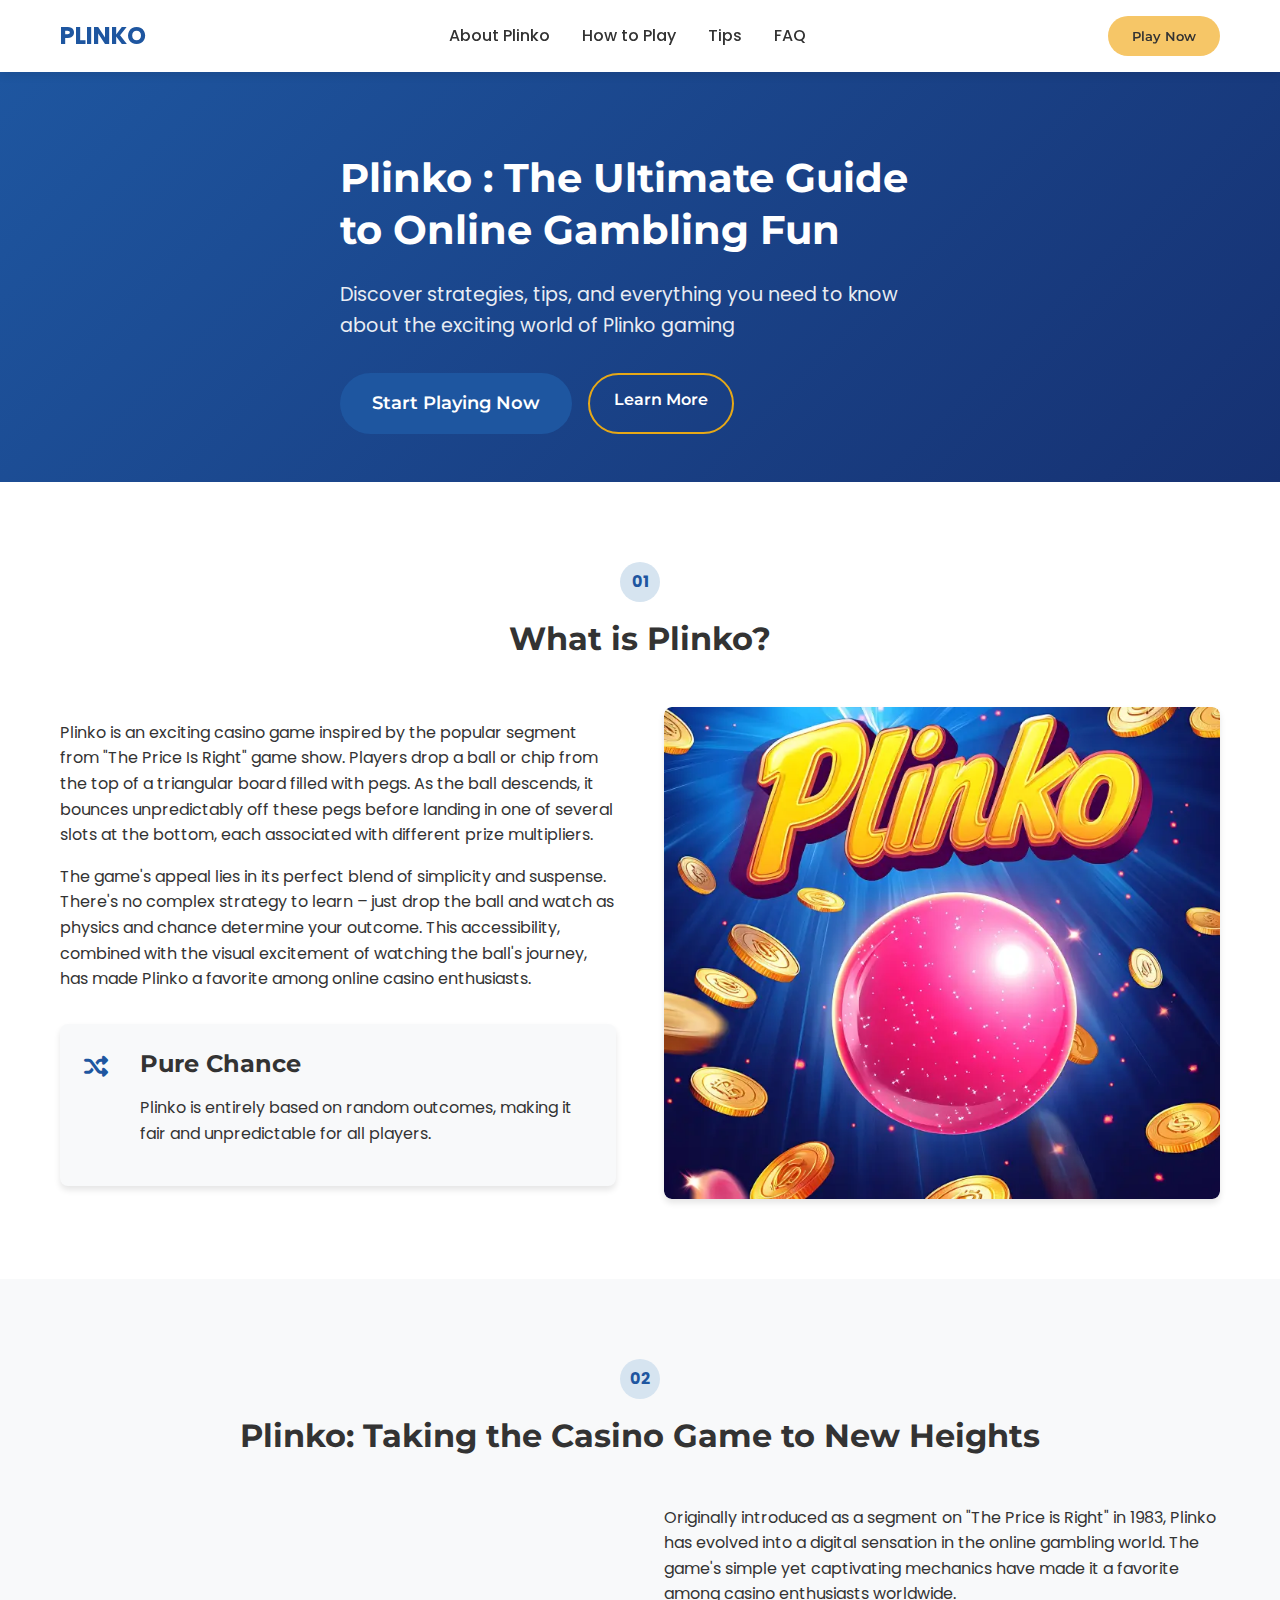
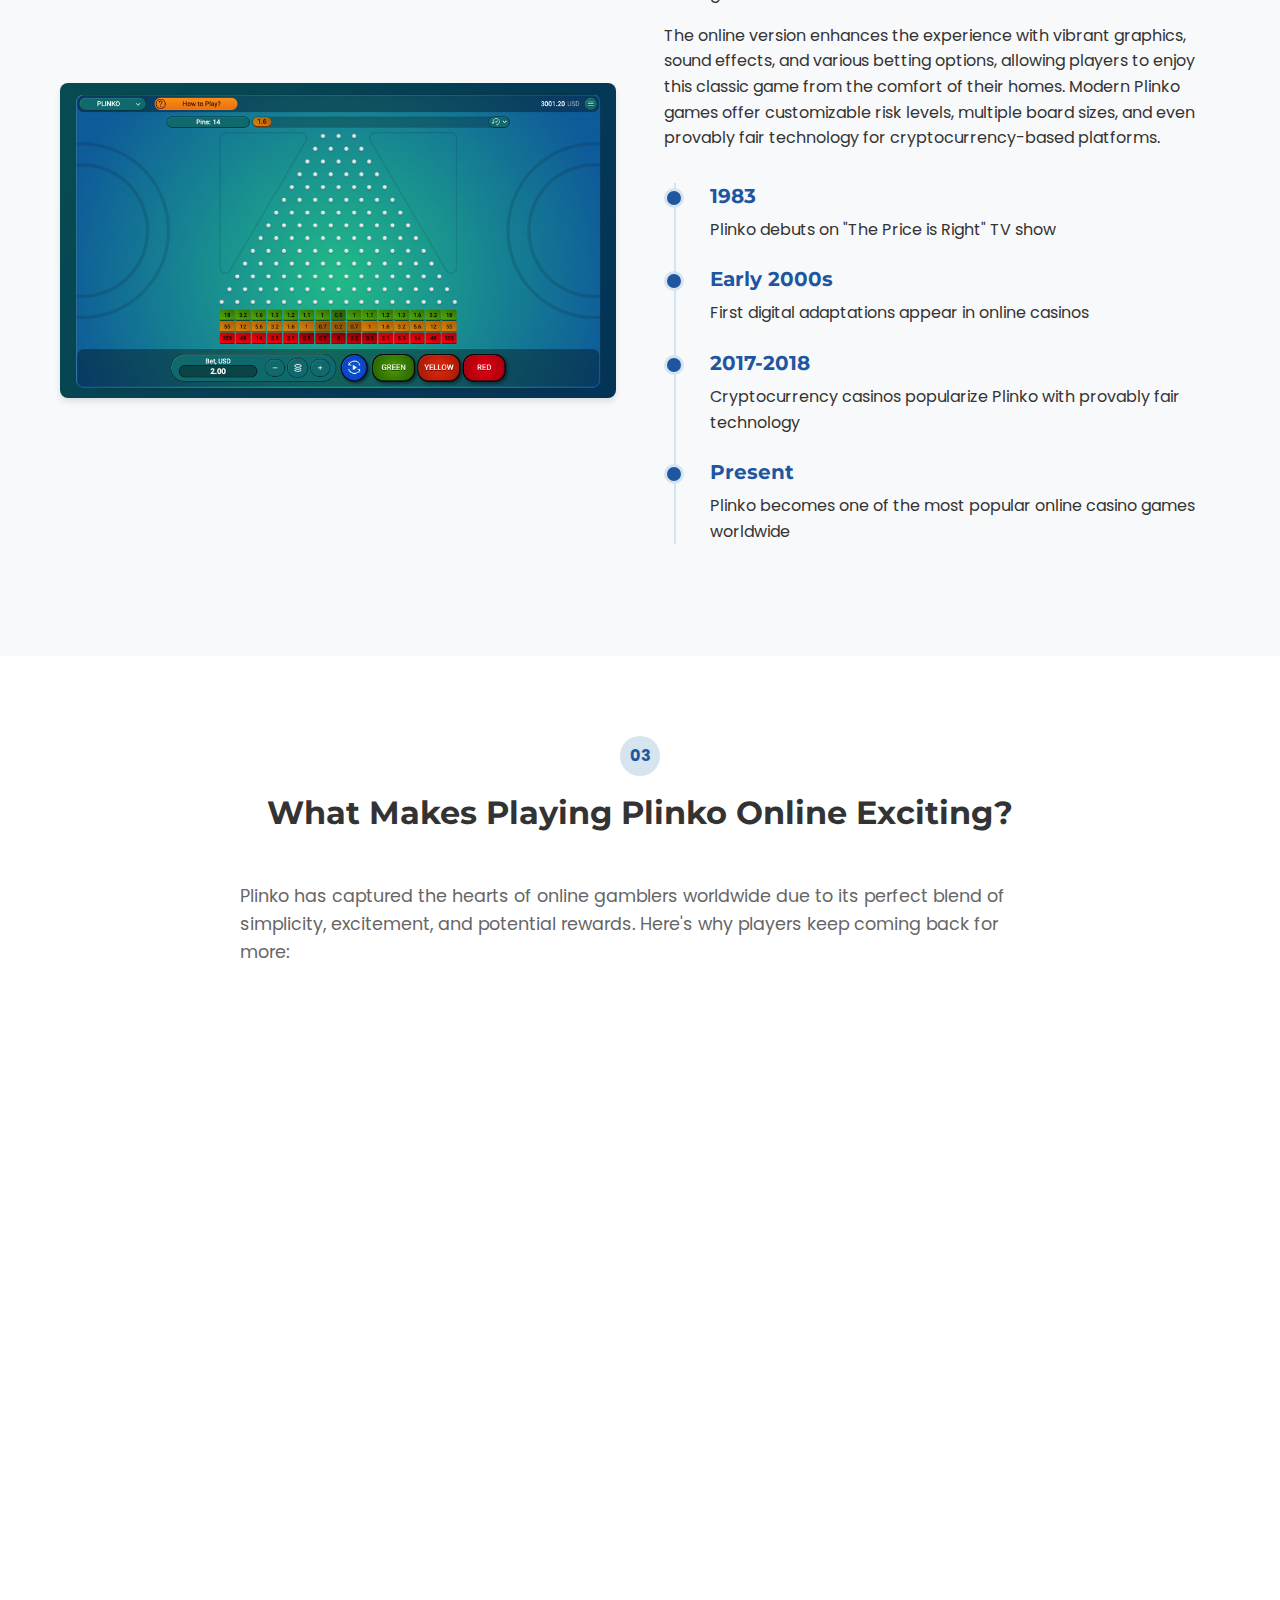
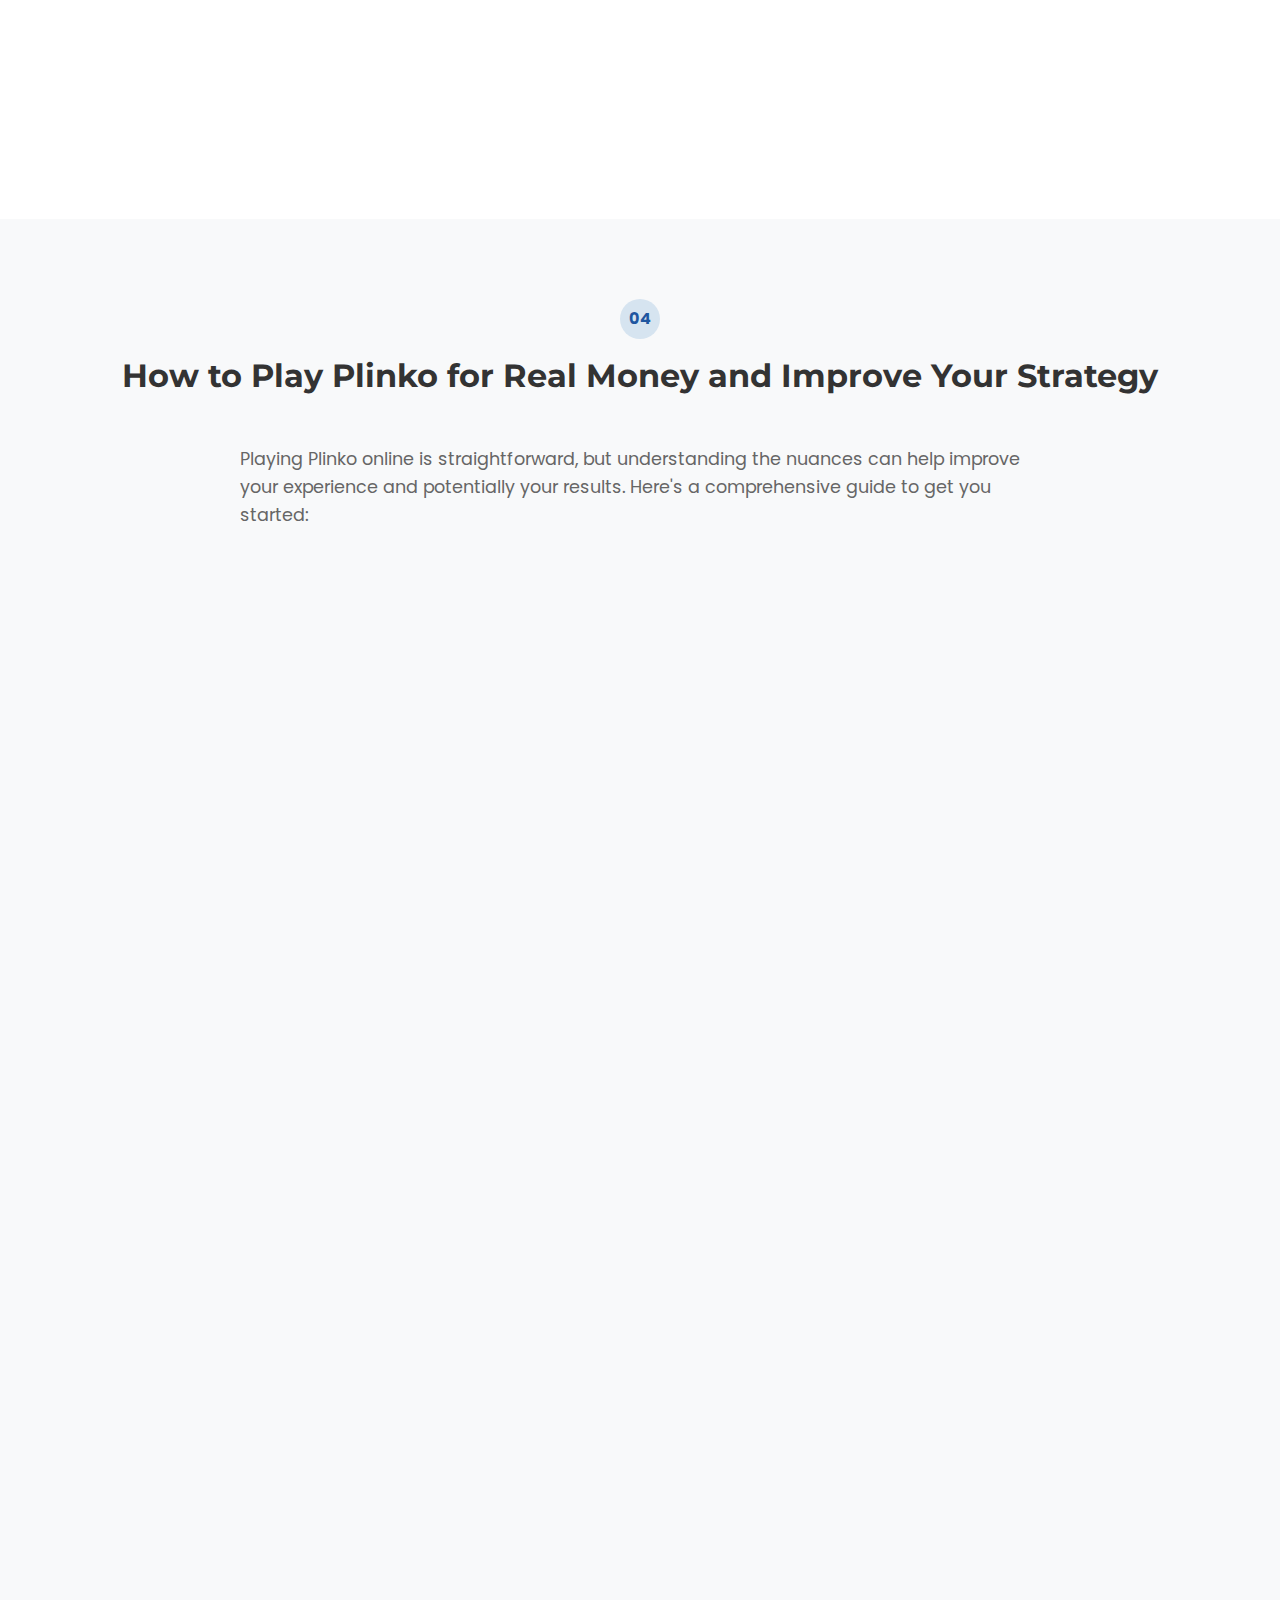
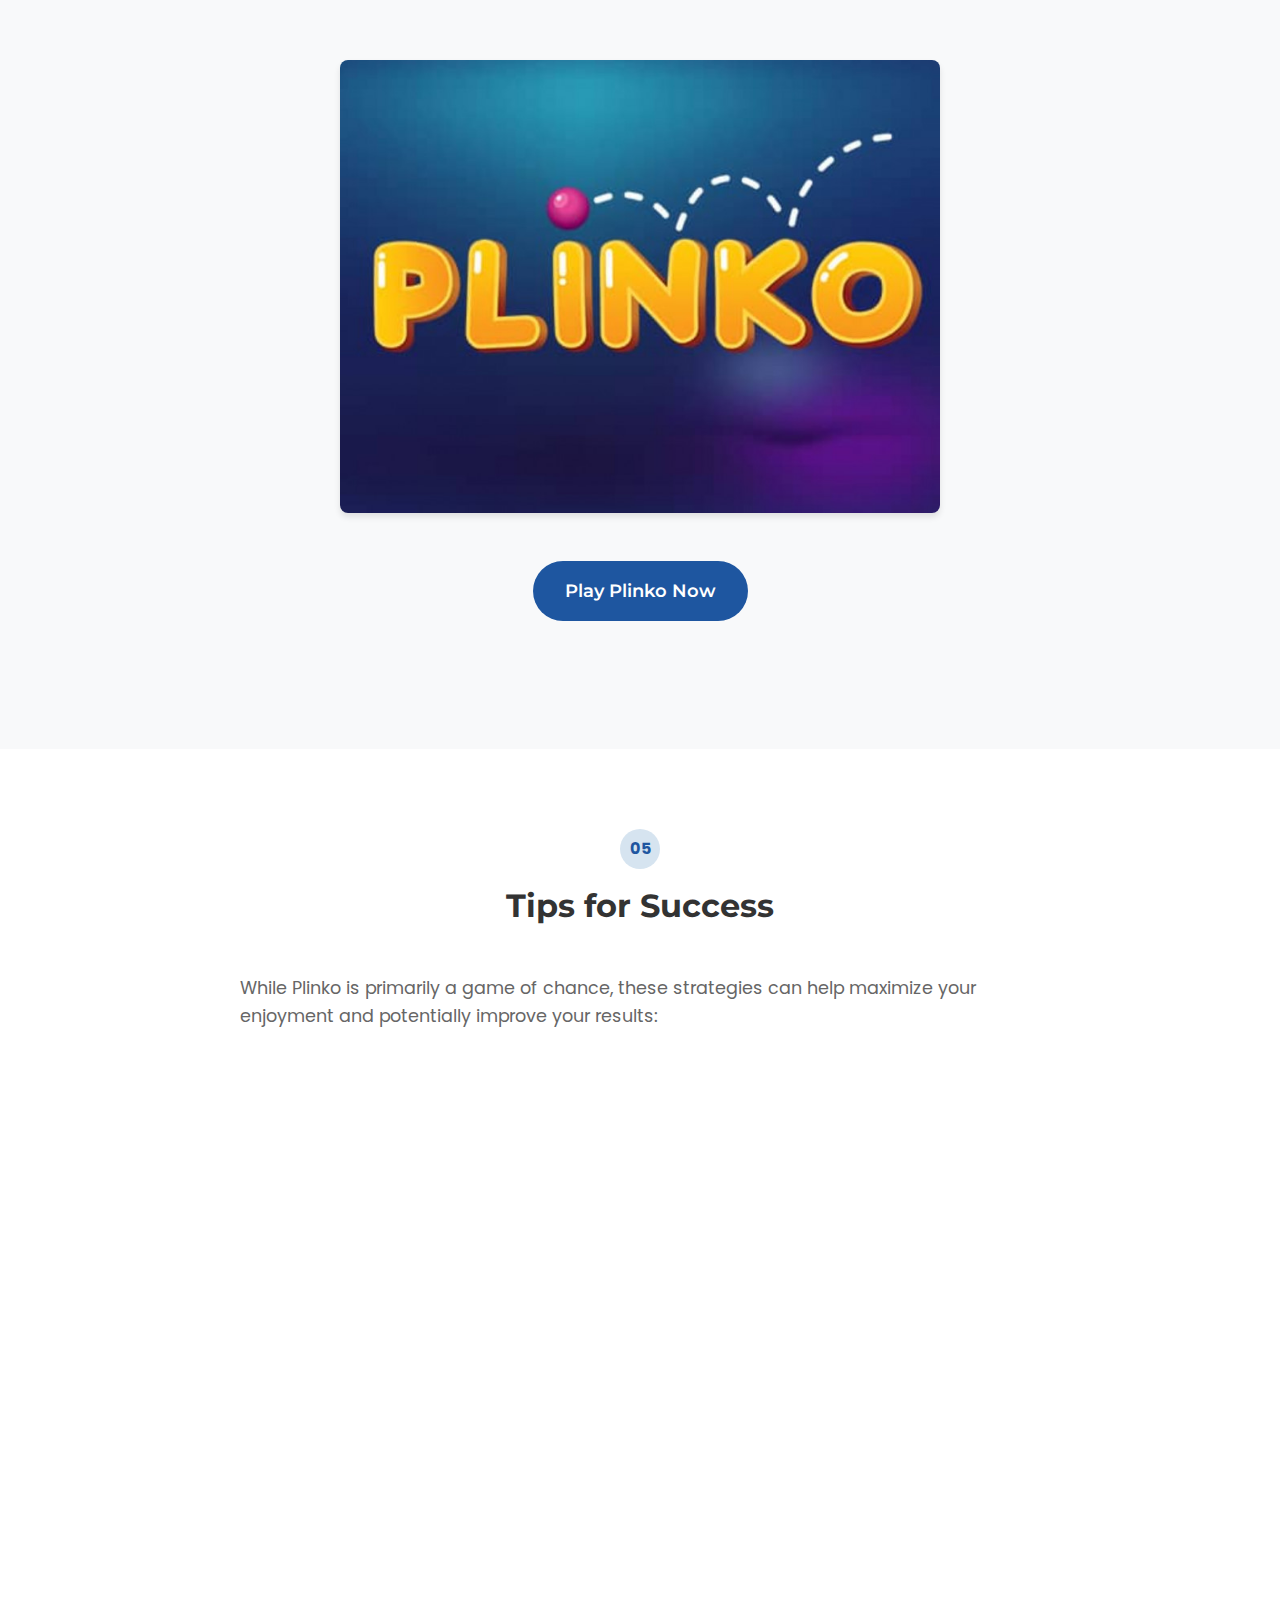
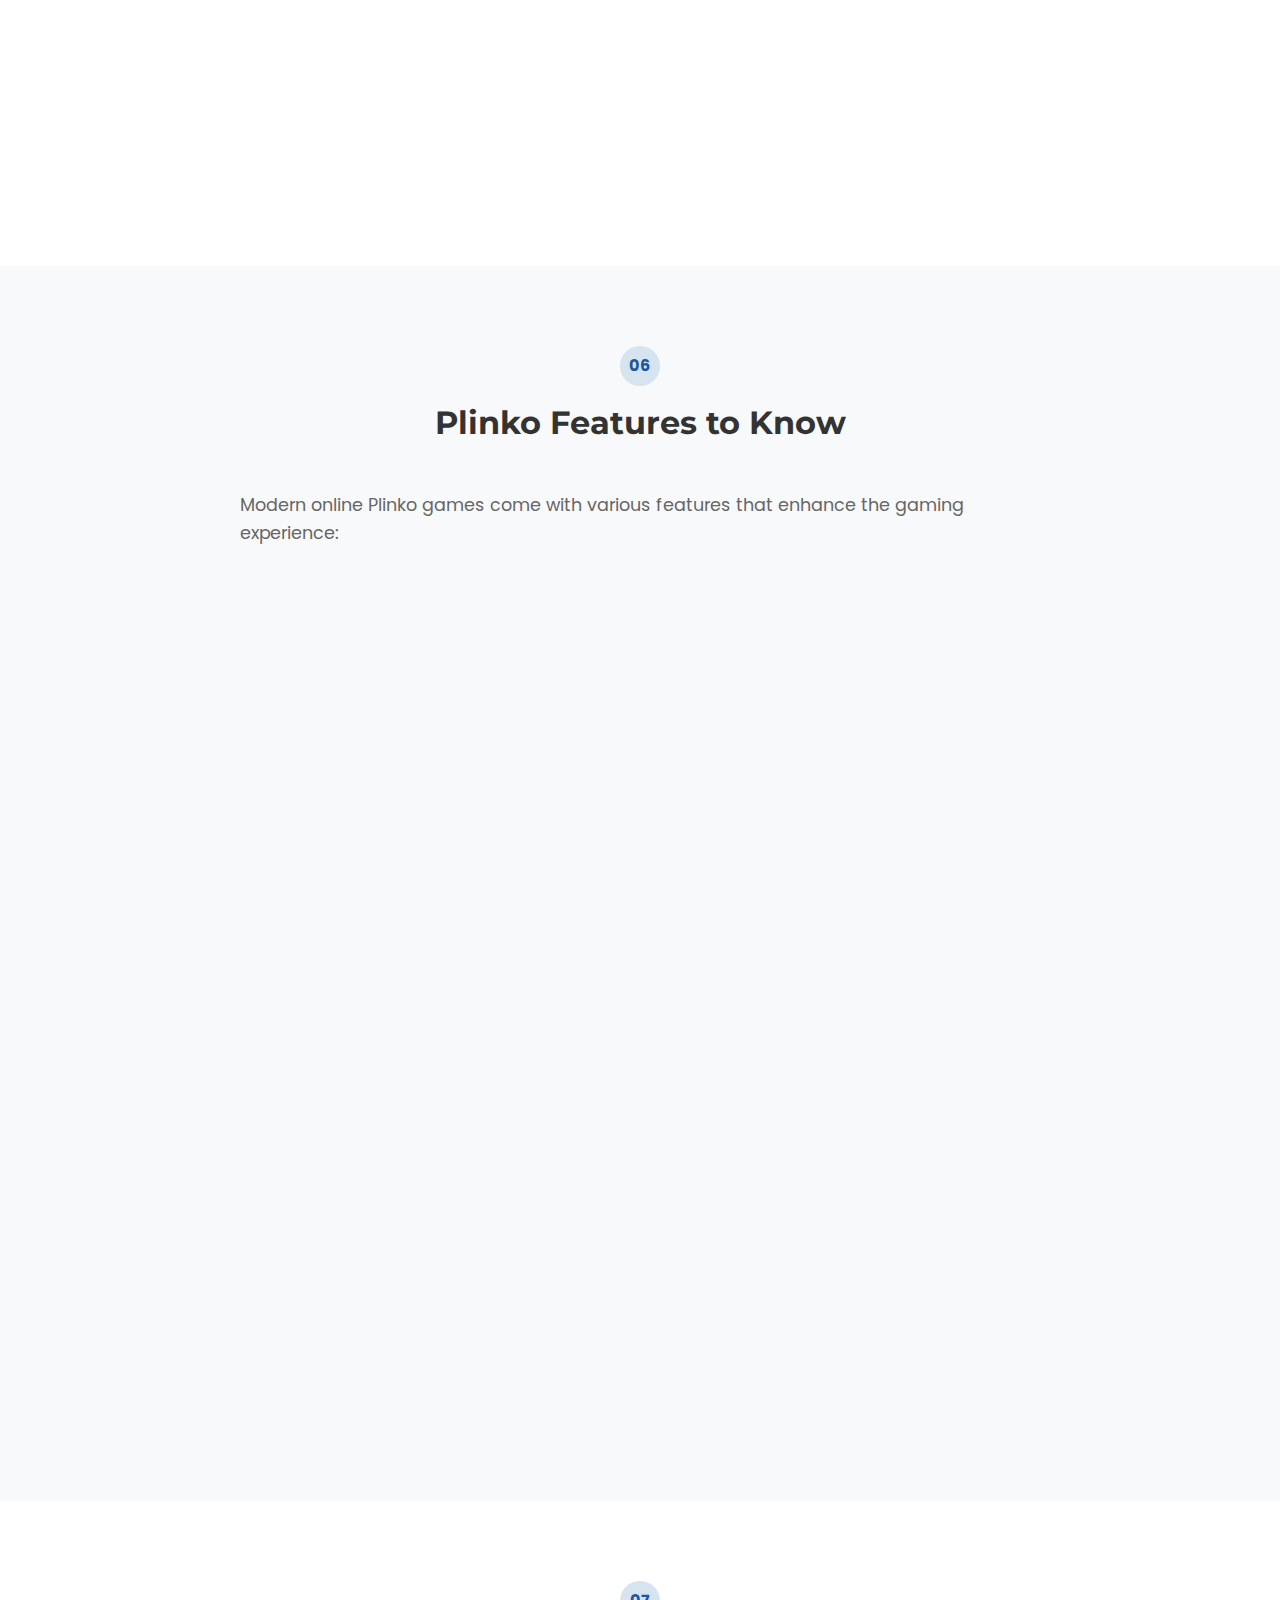
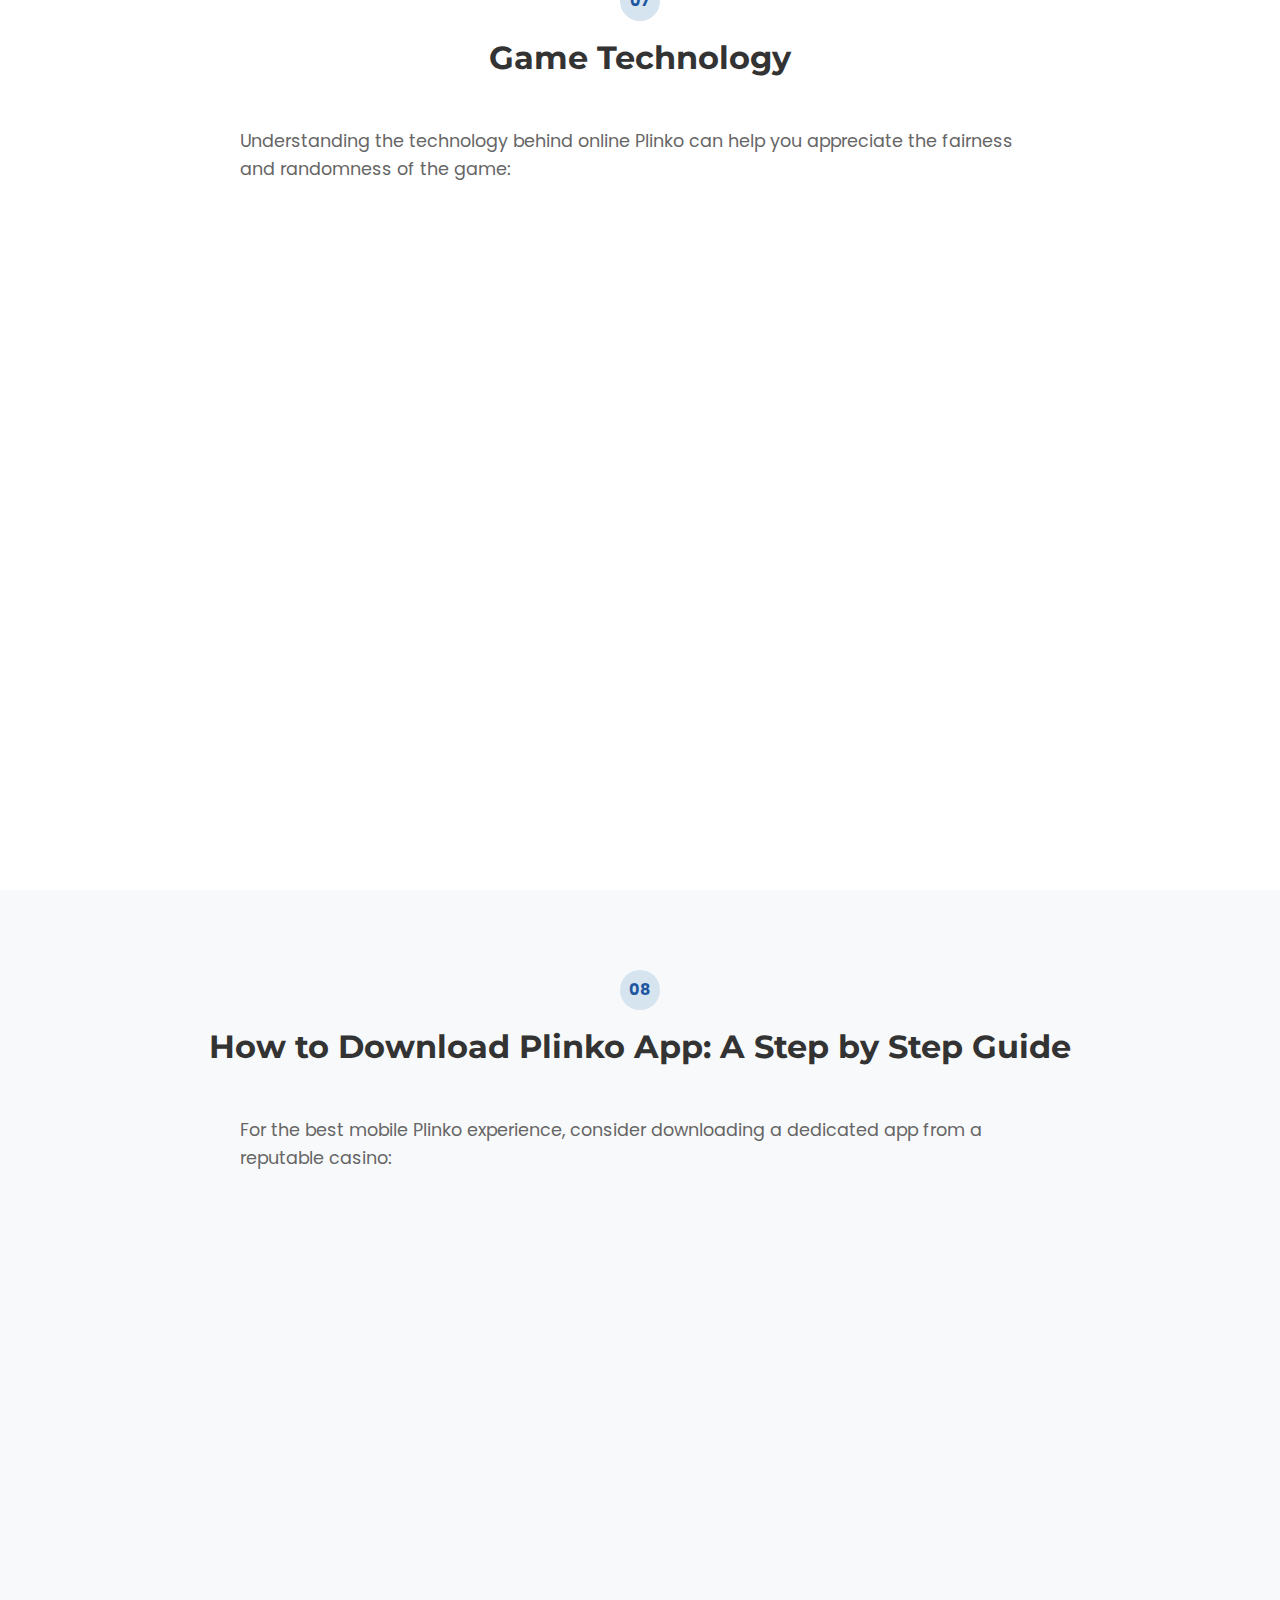
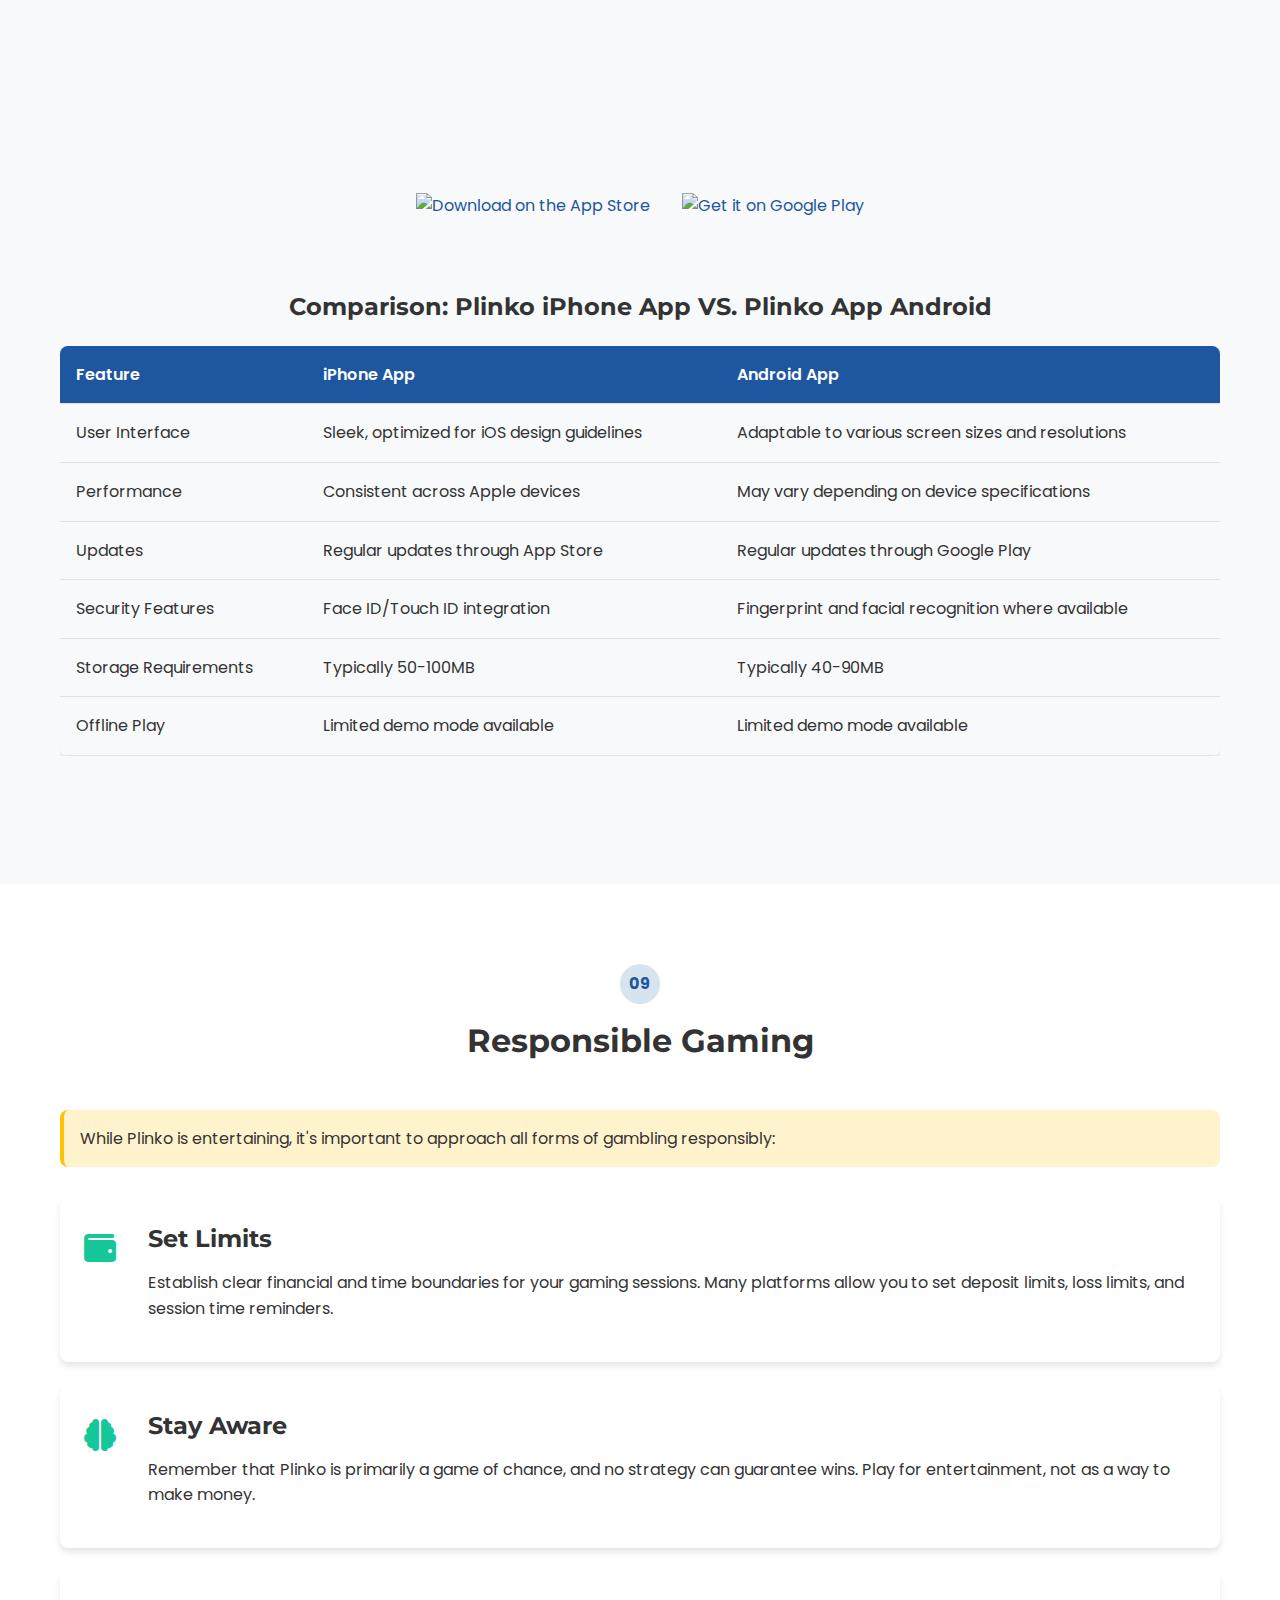
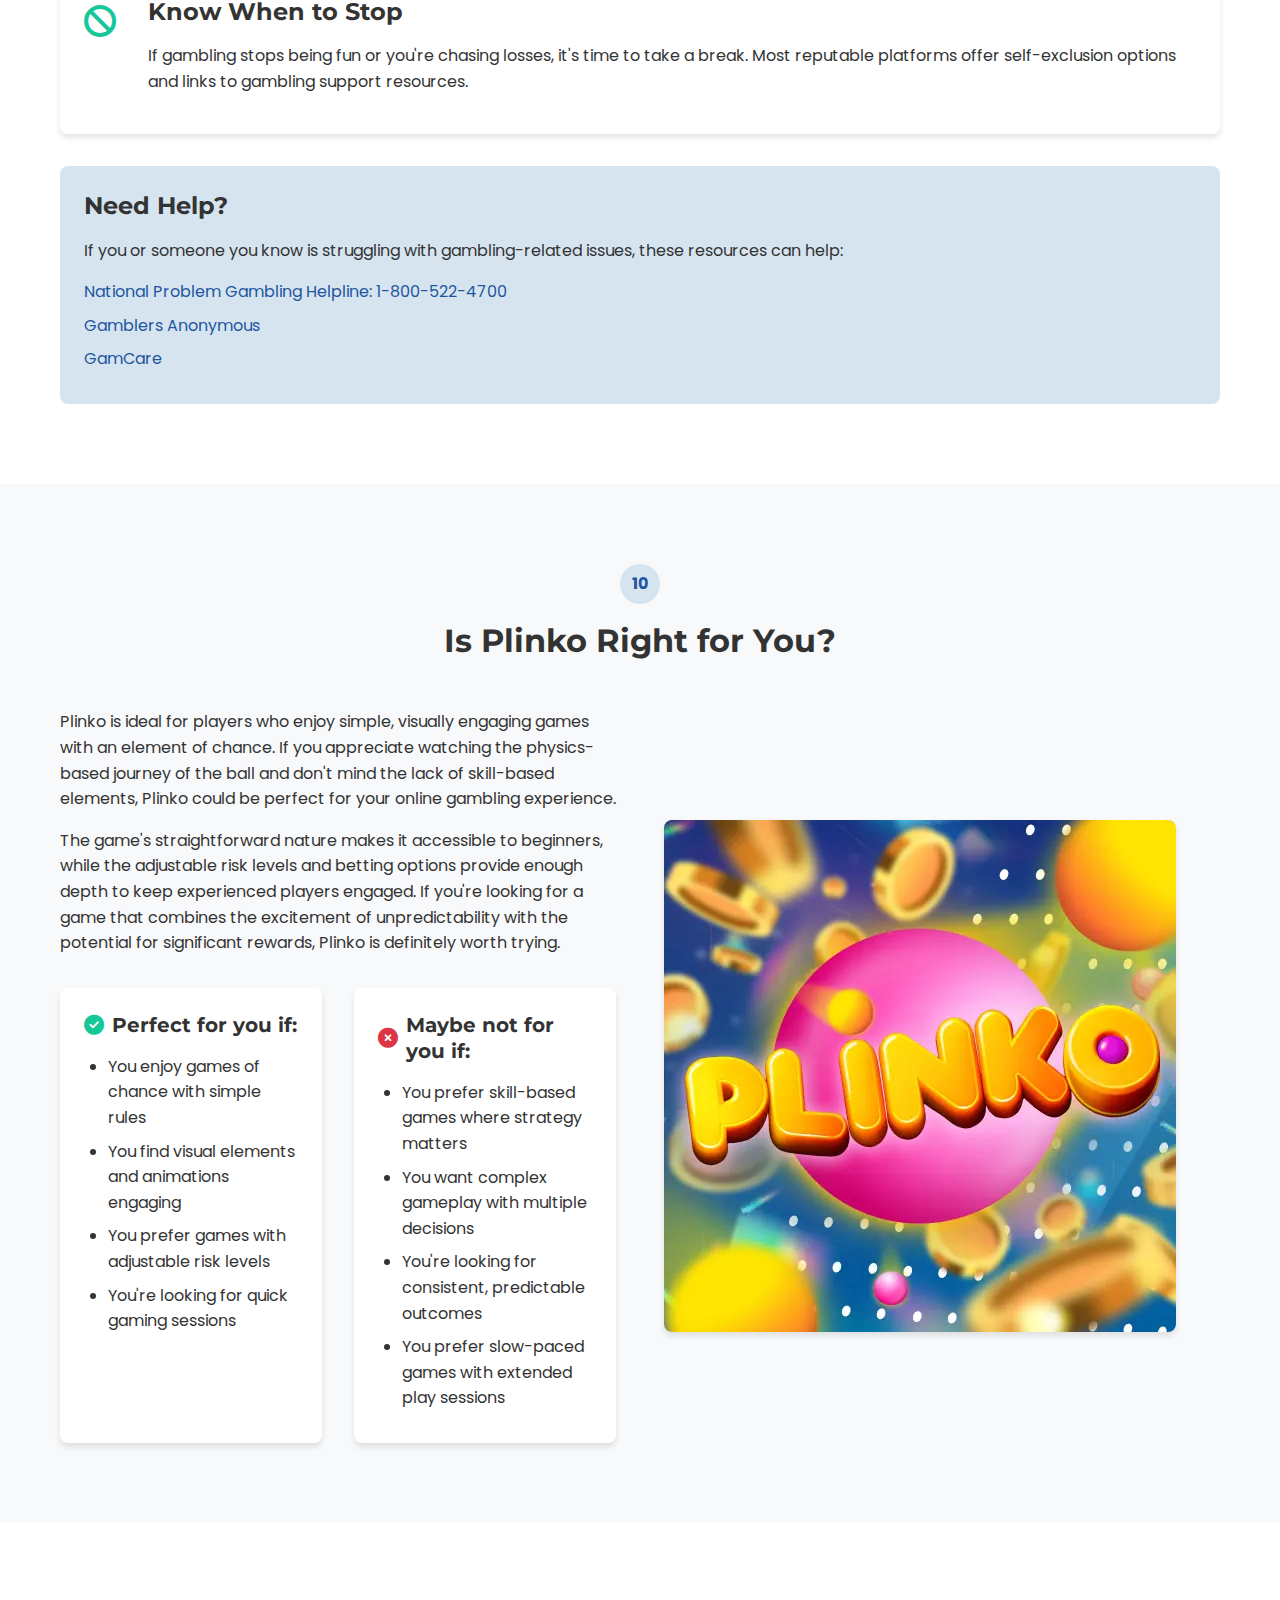
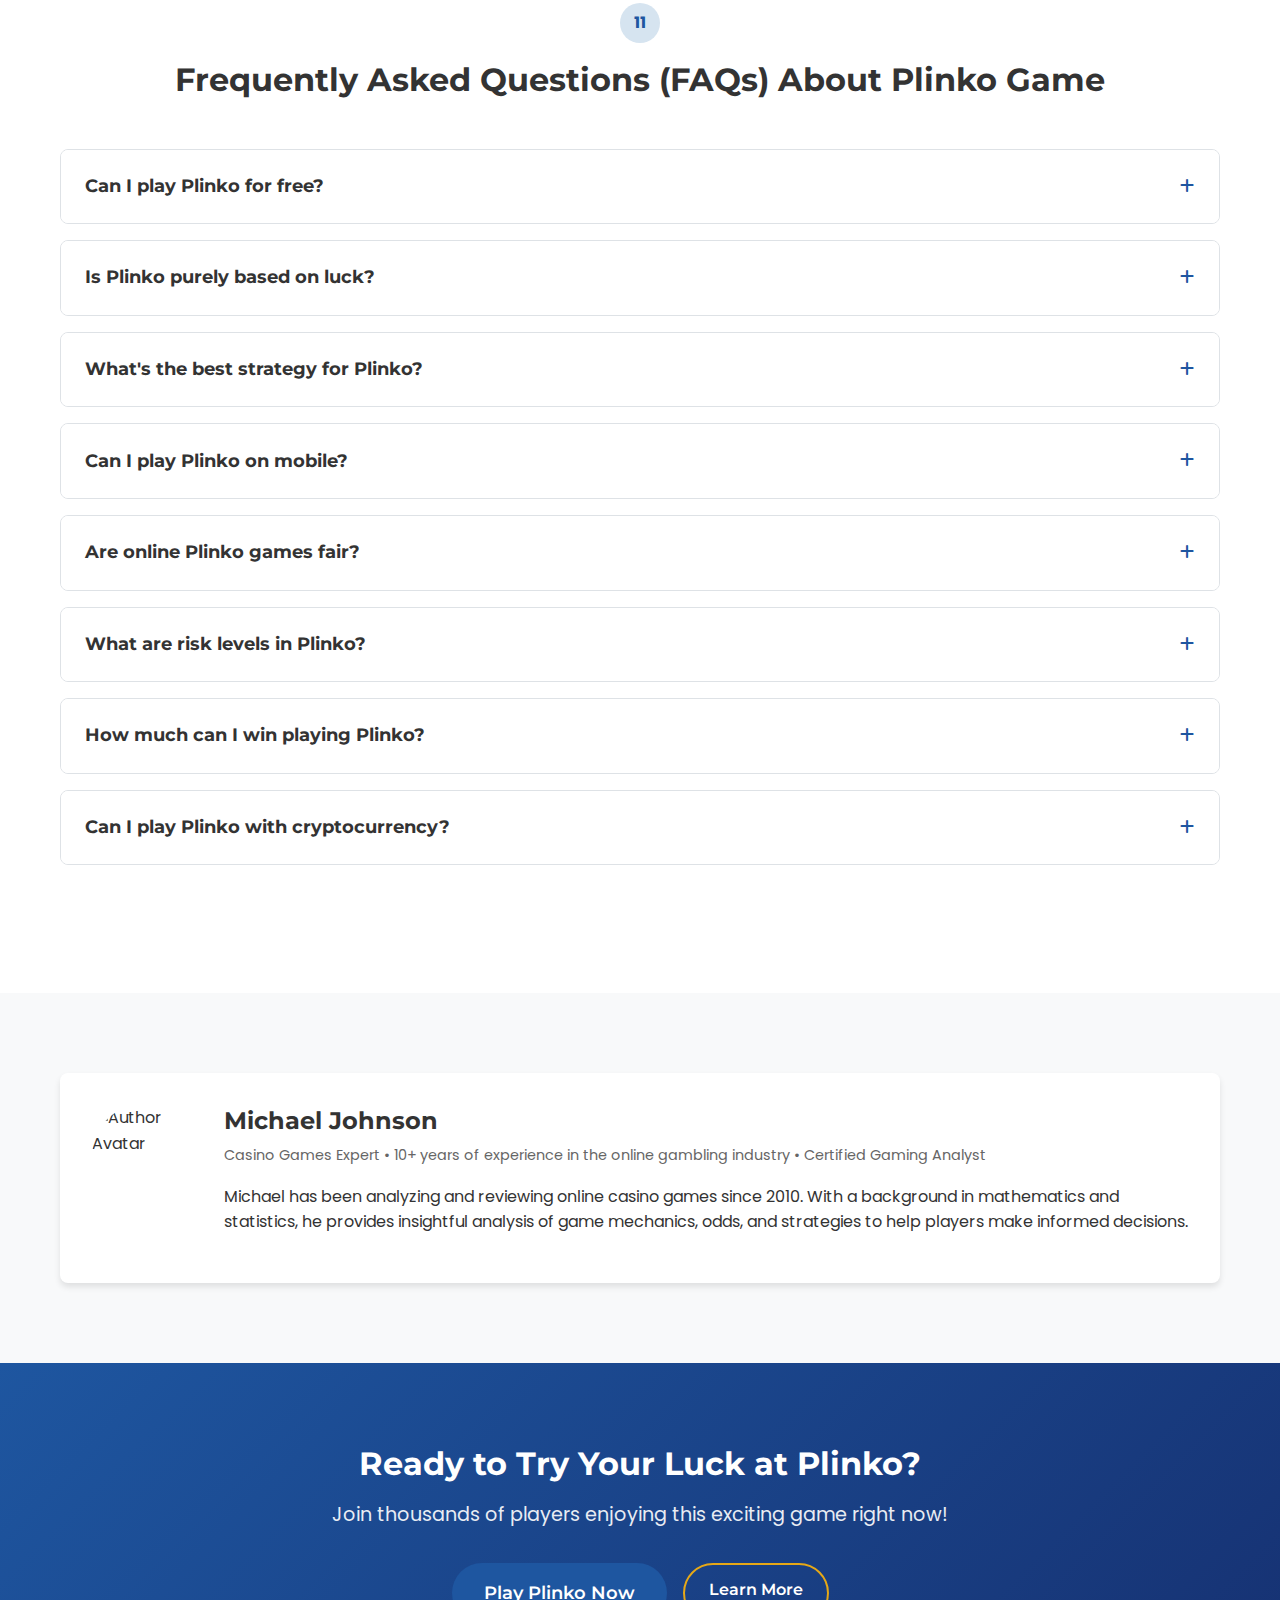
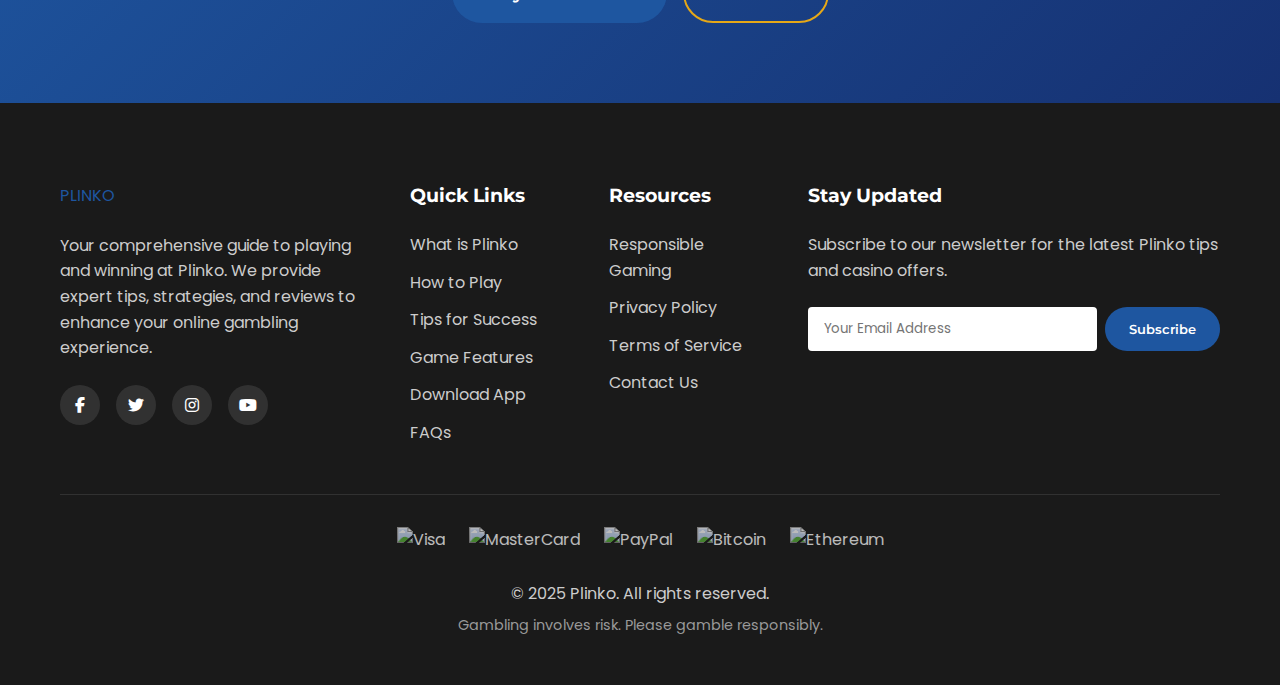
==== index.html @ 4bed0279 "front" ====
<!DOCTYPE html>
<html lang="en">
<head>
    <meta charset="UTF-8">
    <meta name="viewport" content="width=device-width, initial-scale=1.0">
    <meta name="description" content="Discover Plinko - your ultimate guide to online Plinko gaming. Learn strategies, tips, and expert advice to enhance your Plinko experience and maximize your chances of winning.">
    <title>Plinko : Expert Guide to Online Plinko Gaming</title>
    <link rel="stylesheet" href="css/styles.css">
    <link rel="stylesheet" href="https://cdnjs.cloudflare.com/ajax/libs/font-awesome/6.4.0/css/all.min.css">
    <link rel="preconnect" href="https://fonts.googleapis.com">
    <link rel="preconnect" href="https://fonts.gstatic.com" crossorigin>
    <link href="https://fonts.googleapis.com/css2?family=Montserrat:wght@400;500;600;700&family=Poppins:wght@300;400;500;600;700&display=swap"
          rel="stylesheet">
    <script src="main.js" defer></script>
</head>
<body>

<!-- Header Section -->
<header class="site-header">
    <div class="container">
        <div class="header-wrapper">
            <div class="logo">
                <a href="index.html">
                    <span class="logo-text">PLINKO<span class="logo-accent"></span></span>
                </a>
            </div>
            <nav class="main-nav">
                <ul class="nav-list">
                    <li><a href="#what-is-plinko">About Plinko</a></li>
                    <li><a href="#how-to-play">How to Play</a></li>
                    <li><a href="#tips-for-success">Tips</a></li>
                    <li><a href="#frequently-asked-questions">FAQ</a></li>
                </ul>
            </nav>
            <div class="header-buttons">
                <button class="btn btn-secondary">Play Now</button>
                <button class="mobile-menu-toggle" aria-label="Toggle Menu">
                    <span class="hamburger-icon"></span>
                </button>
            </div>
        </div>
    </div>
</header>

<!-- Mobile Menu -->
<div class="mobile-menu">
    <ul class="mobile-nav-list">
        <li><a href="#what-is-plinko">About Plinko</a></li>
        <li><a href="#how-to-play">How to Play</a></li>
        <li><a href="#tips-for-success">Tips</a></li>
        <li><a href="#frequently-asked-questions">FAQ</a></li>
        <li><a href="#" class="btn btn-secondary mobile-btn">Play Now</a></li>
    </ul>
</div>

<!-- Main Content -->
<main>
    <!-- Hero Section -->
    <section class="hero-section">
        <div class="container">
            <div class="hero-content">
                <h1>Plinko : The Ultimate Guide to Online Gambling Fun</h1>
                <p class="hero-subtitle">Discover strategies, tips, and everything you need to know about the exciting
                    world of Plinko gaming</p>
                <div class="hero-cta">
                    <a href="#how-to-play" class="btn btn-primary btn-large">Start Playing Now</a>
                    <a href="#what-is-plinko" class="btn btn-outline">Learn More</a>
                </div>
            </div>
        </div>

    </section>

    <!-- What is Plinko Section -->
    <section class="content-section" id="what-is-plinko">
        <div class="container">
            <div class="section-header">
                <span class="section-number">01</span>
                <h2>What is Plinko?</h2>
            </div>
            <div class="content-grid">
                <div class="content-text">
                    <p>Plinko is an exciting casino game inspired by the popular segment from "The Price Is Right" game
                        show. Players drop a ball or chip from the top of a triangular board filled with pegs. As the
                        ball descends, it bounces unpredictably off these pegs before landing in one of several slots at
                        the bottom, each associated with different prize multipliers.</p>
                    <p>The game's appeal lies in its perfect blend of simplicity and suspense. There's no complex
                        strategy to learn – just drop the ball and watch as physics and chance determine your outcome.
                        This accessibility, combined with the visual excitement of watching the ball's journey, has made
                        Plinko a favorite among online casino enthusiasts.</p>
                    <div class="feature-box">
                        <div class="feature-icon">
                            <i class="fas fa-random"></i>
                        </div>
                        <div class="feature-content">
                            <h3>Pure Chance</h3>
                            <p>Plinko is entirely based on random outcomes, making it fair and unpredictable for all
                                players.</p>
                        </div>
                    </div>
                </div>
                <div class="content-image">
                    <img src="images/image.webp" alt="Plinko Board Illustration">
                </div>
            </div>
        </div>
    </section>

    <!-- Plinko History Section -->
    <section class="content-section bg-light">
        <div class="container">
            <div class="section-header">
                <span class="section-number">02</span>
                <h2>Plinko: Taking the Casino Game to New Heights</h2>
            </div>
            <div class="content-grid reverse">
                <div class="content-text">
                    <p>Originally introduced as a segment on "The Price is Right" in 1983, Plinko has evolved into a
                        digital sensation in the online gambling world. The game's simple yet captivating mechanics have
                        made it a favorite among casino enthusiasts worldwide.</p>
                    <p>The online version enhances the experience with vibrant graphics, sound effects, and various
                        betting options, allowing players to enjoy this classic game from the comfort of their homes.
                        Modern Plinko games offer customizable risk levels, multiple board sizes, and even provably fair
                        technology for cryptocurrency-based platforms.</p>
                    <div class="timeline">
                        <div class="timeline-item">
                            <div class="timeline-dot"></div>
                            <div class="timeline-content">
                                <h4>1983</h4>
                                <p>Plinko debuts on "The Price is Right" TV show</p>
                            </div>
                        </div>
                        <div class="timeline-item">
                            <div class="timeline-dot"></div>
                            <div class="timeline-content">
                                <h4>Early 2000s</h4>
                                <p>First digital adaptations appear in online casinos</p>
                            </div>
                        </div>
                        <div class="timeline-item">
                            <div class="timeline-dot"></div>
                            <div class="timeline-content">
                                <h4>2017-2018</h4>
                                <p>Cryptocurrency casinos popularize Plinko with provably fair technology</p>
                            </div>
                        </div>
                        <div class="timeline-item">
                            <div class="timeline-dot"></div>
                            <div class="timeline-content">
                                <h4>Present</h4>
                                <p>Plinko becomes one of the most popular online casino games worldwide</p>
                            </div>
                        </div>
                    </div>
                </div>
                <div class="content-image">
                    <img src="images/image2.jpeg" alt="Plinko Game Evolution">
                </div>
            </div>
        </div>
    </section>

    <!-- What Makes Plinko Popular Section -->
    <section class="content-section" id="what-makes-plinko-popular">
        <div class="container">
            <div class="section-header">
                <span class="section-number">03</span>
                <h2>What Makes Playing Plinko Online Exciting?</h2>
            </div>
            <p class="section-intro">Plinko has captured the hearts of online gamblers worldwide due to its perfect
                blend of simplicity, excitement, and potential rewards. Here's why players keep coming back for
                more:</p>

            <div class="features-grid">
                <div class="feature-card">
                    <div class="feature-icon">
                        <i class="fas fa-dice"></i>
                    </div>
                    <h3>Simple Mechanics</h3>
                    <p>The game is incredibly easy to understand – drop the ball and watch it bounce. This accessibility
                        makes it perfect for both newcomers and experienced gamblers.</p>
                </div>

                <div class="feature-card">
                    <div class="feature-icon">
                        <i class="fas fa-random"></i>
                    </div>
                    <h3>Element of Chance</h3>
                    <p>Each drop is a unique experience, with the ball's path determined by physics and chance. This
                        unpredictability creates an exciting tension with every play.</p>
                </div>

                <div class="feature-card">
                    <div class="feature-icon">
                        <i class="fas fa-coins"></i>
                    </div>
                    <h3>Potential for Big Wins</h3>
                    <p>Many online Plinko games offer substantial multipliers, giving players the opportunity to win
                        significant amounts from relatively small bets.</p>
                </div>

                <div class="feature-card">
                    <div class="feature-icon">
                        <i class="fas fa-sliders-h"></i>
                    </div>
                    <h3>Customization Options</h3>
                    <p>Most online versions allow players to adjust risk levels, bet amounts, and sometimes even the
                        number of rows or pins, providing a tailored gaming experience.</p>
                </div>

                <div class="feature-card">
                    <div class="feature-icon">
                        <i class="fas fa-eye"></i>
                    </div>
                    <h3>Visual Satisfaction</h3>
                    <p>The visual journey of the ball as it bounces through the pegs creates a satisfying and engaging
                        experience that keeps players entertained.</p>
                </div>

                <div class="feature-card">
                    <div class="feature-icon">
                        <i class="fas fa-mobile-alt"></i>
                    </div>
                    <h3>Mobile Compatibility</h3>
                    <p>Modern Plinko games are fully optimized for mobile play, allowing you to enjoy the excitement
                        anywhere, anytime.</p>
                </div>
            </div>
        </div>
    </section>

    <!-- How to Play Section -->
    <section class="content-section bg-light" id="how-to-play">
        <div class="container">
            <div class="section-header">
                <span class="section-number">04</span>
                <h2>How to Play Plinko for Real Money and Improve Your Strategy</h2>
            </div>
            <p class="section-intro">Playing Plinko online is straightforward, but understanding the nuances can help
                improve your experience and potentially your results. Here's a comprehensive guide to get you
                started:</p>

            <div class="steps-container">
                <div class="step-card">
                    <div class="step-number">1</div>
                    <div class="step-content">
                        <h3>Choose a Reputable Platform</h3>
                        <p>Select a licensed and regulated online casino that offers Plinko. Look for platforms with
                            positive reviews, fair gaming certifications, and secure payment methods.</p>
                    </div>
                </div>

                <div class="step-card">
                    <div class="step-number">2</div>
                    <div class="step-content">
                        <h3>Understand the Game</h3>
                        <p>Familiarize yourself with the specific version of Plinko you're playing. Different platforms
                            may have variations in rules, payout structures, and features.</p>
                    </div>
                </div>

                <div class="step-card">
                    <div class="step-number">3</div>
                    <div class="step-content">
                        <h3>Set Your Budget</h3>
                        <p>Determine how much you're willing to spend and stick to this limit. Responsible gambling is
                            essential for an enjoyable experience.</p>
                    </div>
                </div>

                <div class="step-card">
                    <div class="step-number">4</div>
                    <div class="step-content">
                        <h3>Adjust Risk Levels</h3>
                        <p>Most online Plinko games allow you to adjust the risk level, which affects the potential
                            payouts. Higher risk means higher potential rewards but lower chances of winning.</p>
                    </div>
                </div>

                <div class="step-card">
                    <div class="step-number">5</div>
                    <div class="step-content">
                        <h3>Place Your Bet</h3>
                        <p>Set your bet amount for each drop. Start with smaller bets to get a feel for the game before
                            potentially increasing your stakes.</p>
                    </div>
                </div>

                <div class="step-card">
                    <div class="step-number">6</div>
                    <div class="step-content">
                        <h3>Drop the Ball</h3>
                        <p>Click or tap to release the ball from the top of the board. Some versions allow you to choose
                            the drop position, which can influence the ball's path.</p>
                    </div>
                </div>
            </div>

            <div class="content-image centered">
                <img src="images/image3.jpeg" alt="Plinko Game Interface" class="rounded-image">
            </div>

            <div class="cta-container">
                <a href="#" class="btn btn-primary btn-large">Play Plinko Now</a>
            </div>
        </div>
    </section>

    <!-- Tips for Success Section -->
    <section class="content-section" id="tips-for-success">
        <div class="container">
            <div class="section-header">
                <span class="section-number">05</span>
                <h2>Tips for Success</h2>
            </div>
            <p class="section-intro">While Plinko is primarily a game of chance, these strategies can help maximize your
                enjoyment and potentially improve your results:</p>

            <div class="tips-grid">
                <div class="tip-card">
                    <div class="tip-icon">
                        <i class="fas fa-gamepad"></i>
                    </div>
                    <h3>Start with Demo Mode</h3>
                    <p>Many platforms offer free play options. Use these to familiarize yourself with the game mechanics
                        before risking real money.</p>
                </div>

                <div class="tip-card">
                    <div class="tip-icon">
                        <i class="fas fa-wallet"></i>
                    </div>
                    <h3>Manage Your Bankroll</h3>
                    <p>Divide your budget into smaller betting units to extend your playing time and enjoy more
                        drops.</p>
                </div>

                <div class="tip-card">
                    <div class="tip-icon">
                        <i class="fas fa-exchange-alt"></i>
                    </div>
                    <h3>Mix Risk Levels</h3>
                    <p>Alternate between different risk settings to balance the potential for big wins with more
                        consistent smaller payouts.</p>
                </div>

                <div class="tip-card">
                    <div class="tip-icon">
                        <i class="fas fa-hourglass-half"></i>
                    </div>
                    <h3>Take Your Time</h3>
                    <p>Don't rush your gameplay. Enjoy the experience and make thoughtful decisions about your bets and
                        risk levels.</p>
                </div>

                <div class="tip-card">
                    <div class="tip-icon">
                        <i class="fas fa-chart-line"></i>
                    </div>
                    <h3>Understand Variance</h3>
                    <p>Recognize that higher risk settings come with greater variance. Be prepared for longer stretches
                        without wins when playing at high-risk levels.</p>
                </div>

                <div class="tip-card">
                    <div class="tip-icon">
                        <i class="fas fa-gift"></i>
                    </div>
                    <h3>Use Bonuses Wisely</h3>
                    <p>Take advantage of casino bonuses and promotions that can be used on Plinko to extend your
                        gameplay and increase winning chances.</p>
                </div>
            </div>
        </div>
    </section>

    <!-- Plinko Features Section -->
    <section class="content-section bg-light" id="plinko-features">
        <div class="container">
            <div class="section-header">
                <span class="section-number">06</span>
                <h2>Plinko Features to Know</h2>
            </div>
            <p class="section-intro">Modern online Plinko games come with various features that enhance the gaming
                experience:</p>

            <div class="features-list">
                <div class="feature-item-horizontal">
                    <div class="feature-icon-large">
                        <i class="fas fa-sliders-h"></i>
                    </div>
                    <div class="feature-content-large">
                        <h3>Adjustable Risk</h3>
                        <p>Most versions allow players to choose between low, medium, and high-risk settings, affecting
                            the payout structure. Low risk offers more consistent but smaller wins, while high risk
                            provides the chance for larger multipliers but with lower probability.</p>
                    </div>
                </div>

                <div class="feature-item-horizontal">
                    <div class="feature-icon-large">
                        <i class="fas fa-play-circle"></i>
                    </div>
                    <div class="feature-content-large">
                        <h3>Auto-Play</h3>
                        <p>This feature enables continuous play without manual intervention, perfect for players who
                            enjoy a hands-off approach. You can typically set the number of drops, bet amount, and
                            sometimes even stop conditions based on wins or losses.</p>
                    </div>
                </div>

                <div class="feature-item-horizontal">
                    <div class="feature-icon-large">
                        <i class="fas fa-history"></i>
                    </div>
                    <div class="feature-content-large">
                        <h3>History and Statistics</h3>
                        <p>Track your previous drops, wins, and losses to analyze your performance and adjust your
                            strategy accordingly. Some platforms provide detailed statistics including average
                            multiplier, best win, and win/loss ratio.</p>
                    </div>
                </div>

                <div class="feature-item-horizontal">
                    <div class="feature-icon-large">
                        <i class="fas fa-shield-alt"></i>
                    </div>
                    <div class="feature-content-large">
                        <h3>Provably Fair Technology</h3>
                        <p>Many cryptocurrency-based Plinko games implement provably fair algorithms that allow players
                            to verify the randomness and fairness of each game outcome, ensuring complete
                            transparency.</p>
                    </div>
                </div>
            </div>
        </div>
    </section>

    <!-- Game Technology Section -->
    <section class="content-section" id="game-technology">
        <div class="container">
            <div class="section-header">
                <span class="section-number">07</span>
                <h2>Game Technology</h2>
            </div>
            <p class="section-intro">Understanding the technology behind online Plinko can help you appreciate the
                fairness and randomness of the game:</p>

            <div class="tech-grid">
                <div class="tech-card">
                    <div class="tech-icon">
                        <i class="fas fa-random"></i>
                    </div>
                    <h3>Random Number Generators (RNG)</h3>
                    <p>Reputable Plinko games use certified RNG systems to ensure each drop is completely random and
                        fair. These algorithms are regularly audited by independent testing agencies to verify their
                        integrity.</p>
                </div>

                <div class="tech-card">
                    <div class="tech-icon">
                        <i class="fas fa-check-circle"></i>
                    </div>
                    <h3>Provably Fair Technology</h3>
                    <p>Some crypto-based Plinko games implement provably fair algorithms that allow players to verify
                        the randomness of each outcome. This system uses cryptographic hashes that can be checked before
                        and after each game round.</p>
                </div>

                <div class="tech-card">
                    <div class="tech-icon">
                        <i class="fas fa-mobile-alt"></i>
                    </div>
                    <h3>Mobile Optimization</h3>
                    <p>Modern Plinko games are designed with HTML5 technology, making them fully compatible with all
                        mobile devices without requiring downloads. The responsive design adjusts to different screen
                        sizes while maintaining gameplay quality.</p>
                </div>

                <div class="tech-card">
                    <div class="tech-icon">
                        <i class="fas fa-server"></i>
                    </div>
                    <h3>Server-Side Verification</h3>
                    <p>To prevent manipulation, game outcomes are determined on the casino's servers rather than in your
                        browser. This ensures that players cannot alter the results through client-side
                        modifications.</p>
                </div>
            </div>
        </div>
    </section>

    <!-- Download Plinko Section -->
    <section class="content-section bg-light" id="download-plinko">
        <div class="container">
            <div class="section-header">
                <span class="section-number">08</span>
                <h2>How to Download Plinko App: A Step by Step Guide</h2>
            </div>
            <p class="section-intro">For the best mobile Plinko experience, consider downloading a dedicated app from a
                reputable casino:</p>

            <div class="download-grid">
                <div class="download-card">
                    <div class="download-header">
                        <i class="fab fa-apple"></i>
                        <h3>For iOS Devices</h3>
                    </div>
                    <ol class="download-steps">
                        <li>Open the App Store on your iOS device</li>
                        <li>Search for "Plinko Casino" or the specific casino app you prefer</li>
                        <li>Tap "Get" or the download icon</li>
                        <li>Authenticate with Face ID, Touch ID, or your Apple ID password</li>
                        <li>Wait for the download and installation to complete</li>
                        <li>Open the app and create an account or log in</li>
                        <li>Navigate to the Plinko game section</li>
                        <li>Make a deposit if you want to play with real money</li>
                        <li>Start playing Plinko!</li>
                    </ol>
                </div>

                <div class="download-card">
                    <div class="download-header">
                        <i class="fab fa-android"></i>
                        <h3>For Android Devices</h3>
                    </div>
                    <ol class="download-steps">
                        <li>Open the Google Play Store on your Android device</li>
                        <li>Search for "Plinko Casino" or your preferred casino app</li>
                        <li>Tap "Install"</li>
                        <li>Accept the permissions if prompted</li>
                        <li>Wait for the download and installation to complete</li>
                        <li>Open the app and create an account or log in</li>
                        <li>Navigate to the Plinko game section</li>
                        <li>Make a deposit if you want to play with real money</li>
                        <li>Start enjoying Plinko!</li>
                    </ol>
                </div>
            </div>

            <div class="app-store-buttons">
                <a href="#" class="app-store-button">
                    <img src="https://upload.wikimedia.org/wikipedia/commons/3/3c/Download_on_the_App_Store_Badge.svg"
                         alt="Download on the App Store">
                </a>
                <a href="#" class="play-store-button">
                    <img src="https://upload.wikimedia.org/wikipedia/commons/7/78/Google_Play_Store_badge_EN.svg"
                         alt="Get it on Google Play">
                </a>
            </div>

            <div class="comparison-table-container">
                <h3 class="table-title">Comparison: Plinko iPhone App VS. Plinko App Android</h3>
                <div class="table-responsive">
                    <table class="comparison-table">
                        <thead>
                        <tr>
                            <th>Feature</th>
                            <th>iPhone App</th>
                            <th>Android App</th>
                        </tr>
                        </thead>
                        <tbody>
                        <tr>
                            <td>User Interface</td>
                            <td>Sleek, optimized for iOS design guidelines</td>
                            <td>Adaptable to various screen sizes and resolutions</td>
                        </tr>
                        <tr>
                            <td>Performance</td>
                            <td>Consistent across Apple devices</td>
                            <td>May vary depending on device specifications</td>
                        </tr>
                        <tr>
                            <td>Updates</td>
                            <td>Regular updates through App Store</td>
                            <td>Regular updates through Google Play</td>
                        </tr>
                        <tr>
                            <td>Security Features</td>
                            <td>Face ID/Touch ID integration</td>
                            <td>Fingerprint and facial recognition where available</td>
                        </tr>
                        <tr>
                            <td>Storage Requirements</td>
                            <td>Typically 50-100MB</td>
                            <td>Typically 40-90MB</td>
                        </tr>
                        <tr>
                            <td>Offline Play</td>
                            <td>Limited demo mode available</td>
                            <td>Limited demo mode available</td>
                        </tr>
                        </tbody>
                    </table>
                </div>
            </div>
        </div>
    </section>

    <!-- Responsible Gaming Section -->
    <section class="content-section" id="responsible-gaming">
        <div class="container">
            <div class="section-header">
                <span class="section-number">09</span>
                <h2>Responsible Gaming</h2>
            </div>
            <div class="responsible-gaming-container">
                <div class="responsible-gaming-content">
                    <p class="alert-message">While Plinko is entertaining, it's important to approach all forms of
                        gambling responsibly:</p>

                    <div class="responsible-tips">
                        <div class="responsible-tip">
                            <div class="tip-icon">
                                <i class="fas fa-wallet"></i>
                            </div>
                            <div class="tip-content">
                                <h3>Set Limits</h3>
                                <p>Establish clear financial and time boundaries for your gaming sessions. Many
                                    platforms allow you to set deposit limits, loss limits, and session time
                                    reminders.</p>
                            </div>
                        </div>

                        <div class="responsible-tip">
                            <div class="tip-icon">
                                <i class="fas fa-brain"></i>
                            </div>
                            <div class="tip-content">
                                <h3>Stay Aware</h3>
                                <p>Remember that Plinko is primarily a game of chance, and no strategy can guarantee
                                    wins. Play for entertainment, not as a way to make money.</p>
                            </div>
                        </div>

                        <div class="responsible-tip">
                            <div class="tip-icon">
                                <i class="fas fa-ban"></i>
                            </div>
                            <div class="tip-content">
                                <h3>Know When to Stop</h3>
                                <p>If gambling stops being fun or you're chasing losses, it's time to take a break. Most
                                    reputable platforms offer self-exclusion options and links to gambling support
                                    resources.</p>
                            </div>
                        </div>
                    </div>

                    <div class="help-resources">
                        <h3>Need Help?</h3>
                        <p>If you or someone you know is struggling with gambling-related issues, these resources can
                            help:</p>
                        <ul class="resource-list">
                            <li><a href="#">National Problem Gambling Helpline: 1-800-522-4700</a></li>
                            <li><a href="#">Gamblers Anonymous</a></li>
                            <li><a href="#">GamCare</a></li>
                        </ul>
                    </div>
                </div>
            </div>
        </div>
    </section>

    <!-- Is Plinko Right for You Section -->
    <section class="content-section bg-light" id="plinko-right-for-you">
        <div class="container">
            <div class="section-header">
                <span class="section-number">10</span>
                <h2>Is Plinko Right for You?</h2>
            </div>
            <div class="content-grid">
                <div class="content-text">
                    <p>Plinko is ideal for players who enjoy simple, visually engaging games with an element of chance.
                        If you appreciate watching the physics-based journey of the ball and don't mind the lack of
                        skill-based elements, Plinko could be perfect for your online gambling experience.</p>

                    <p>The game's straightforward nature makes it accessible to beginners, while the adjustable risk
                        levels and betting options provide enough depth to keep experienced players engaged. If you're
                        looking for a game that combines the excitement of unpredictability with the potential for
                        significant rewards, Plinko is definitely worth trying.</p>

                    <div class="player-types">
                        <div class="player-type">
                            <h4><i class="fas fa-check-circle"></i> Perfect for you if:</h4>
                            <ul>
                                <li>You enjoy games of chance with simple rules</li>
                                <li>You find visual elements and animations engaging</li>
                                <li>You prefer games with adjustable risk levels</li>
                                <li>You're looking for quick gaming sessions</li>
                            </ul>
                        </div>

                        <div class="player-type">
                            <h4><i class="fas fa-times-circle"></i> Maybe not for you if:</h4>
                            <ul>
                                <li>You prefer skill-based games where strategy matters</li>
                                <li>You want complex gameplay with multiple decisions</li>
                                <li>You're looking for consistent, predictable outcomes</li>
                                <li>You prefer slow-paced games with extended play sessions</li>
                            </ul>
                        </div>
                    </div>
                </div>
                <div class="content-image">
                    <img src="images/image4.webp" alt="Plinko Game" class="rounded-image">
                </div>
            </div>
        </div>
    </section>

    <!-- FAQ Section -->
    <section class="content-section" id="frequently-asked-questions">
        <div class="container">
            <div class="section-header">
                <span class="section-number">11</span>
                <h2>Frequently Asked Questions (FAQs) About Plinko Game</h2>
            </div>

            <div class="faq-container">
                <div class="faq-item">
                    <div class="faq-question">
                        <h3>Can I play Plinko for free?</h3>
                        <span class="toggle-icon"><i class="fas fa-plus"></i></span>
                    </div>
                    <div class="faq-answer">
                        <p>Yes, many online casinos offer demo or free-play versions of Plinko that allow you to enjoy
                            the game without risking real money. These demo versions are perfect for understanding the
                            game mechanics and testing different risk levels before playing with actual funds.</p>
                    </div>
                </div>

                <div class="faq-item">
                    <div class="faq-question">
                        <h3>Is Plinko purely based on luck?</h3>
                        <span class="toggle-icon"><i class="fas fa-plus"></i></span>
                    </div>
                    <div class="faq-answer">
                        <p>Yes, Plinko is primarily a game of chance. The path of the ball is determined by physics and
                            random interactions with the pegs, making each drop unpredictable. While you can choose your
                            drop position and risk level, you cannot influence where the ball ultimately lands.</p>
                    </div>
                </div>

                <div class="faq-item">
                    <div class="faq-question">
                        <h3>What's the best strategy for Plinko?</h3>
                        <span class="toggle-icon"><i class="fas fa-plus"></i></span>
                    </div>
                    <div class="faq-answer">
                        <p>While no strategy can influence where the ball lands, managing your bankroll, adjusting risk
                            levels based on your goals, and playing responsibly are key approaches to enjoying Plinko.
                            Some players prefer to start with lower risk settings to build their bankroll before trying
                            higher risk levels for bigger potential wins.</p>
                    </div>
                </div>

                <div class="faq-item">
                    <div class="faq-question">
                        <h3>Can I play Plinko on mobile?</h3>
                        <span class="toggle-icon"><i class="fas fa-plus"></i></span>
                    </div>
                    <div class="faq-answer">
                        <p>Yes, most online casinos offer mobile-optimized versions of Plinko that work well on
                            smartphones and tablets, either through mobile browsers or dedicated apps. The touch
                            interface often makes the game even more intuitive, as you can simply tap to drop the
                            ball.</p>
                    </div>
                </div>

                <div class="faq-item">
                    <div class="faq-question">
                        <h3>Are online Plinko games fair?</h3>
                        <span class="toggle-icon"><i class="fas fa-plus"></i></span>
                    </div>
                    <div class="faq-answer">
                        <p>Reputable online casinos use certified Random Number Generators (RNGs) to ensure fair
                            outcomes in Plinko. Some crypto-based platforms also offer provably fair technology that
                            allows players to verify the randomness of results. Always choose licensed casinos with good
                            reputations to ensure fair gameplay.</p>
                    </div>
                </div>

                <div class="faq-item">
                    <div class="faq-question">
                        <h3>What are risk levels in Plinko?</h3>
                        <span class="toggle-icon"><i class="fas fa-plus"></i></span>
                    </div>
                    <div class="faq-answer">
                        <p>Risk levels in Plinko adjust the potential payouts and probabilities. Higher risk settings
                            offer larger potential multipliers but with lower chances of winning, while lower risk
                            settings provide more consistent but smaller payouts. Most games allow you to choose between
                            low, medium, and high risk options.</p>
                    </div>
                </div>

                <div class="faq-item">
                    <div class="faq-question">
                        <h3>How much can I win playing Plinko?</h3>
                        <span class="toggle-icon"><i class="fas fa-plus"></i></span>
                    </div>
                    <div class="faq-answer">
                        <p>Potential winnings depend on your bet size and the multipliers available in the specific
                            Plinko game you're playing. Some high-risk settings offer multipliers of 1000x or more,
                            though these outcomes are rare. For example, a $1 bet could potentially win $1000 with a
                            1000x multiplier.</p>
                    </div>
                </div>

                <div class="faq-item">
                    <div class="faq-question">
                        <h3>Can I play Plinko with cryptocurrency?</h3>
                        <span class="toggle-icon"><i class="fas fa-plus"></i></span>
                    </div>
                    <div class="faq-answer">
                        <p>Yes, many crypto casinos offer Plinko games that accept Bitcoin, Ethereum, and other
                            cryptocurrencies. These platforms often feature provably fair gaming and may offer exclusive
                            bonuses for crypto users. Crypto Plinko games typically have lower house edges and higher
                            maximum bets than their traditional counterparts.</p>
                    </div>
                </div>
            </div>
        </div>
    </section>

    <!-- Author Bio Section -->
    <section class="author-section">
        <div class="container">
            <div class="author-card">
                <div class="author-image">
                    <img src="https://randomuser.me/api/portraits/men/32.jpg" alt="Author Avatar">
                </div>
                <div class="author-info">
                    <h3>Michael Johnson</h3>
                    <p class="author-title">Casino Games Expert • 10+ years of experience in the online gambling
                        industry • Certified Gaming Analyst</p>
                    <p class="author-bio">Michael has been analyzing and reviewing online casino games since 2010. With
                        a background in mathematics and statistics, he provides insightful analysis of game mechanics,
                        odds, and strategies to help players make informed decisions.</p>
                </div>
            </div>
        </div>
    </section>

    <!-- CTA Section -->
    <section class="cta-section">
        <div class="container">
            <div class="cta-content">
                <h2>Ready to Try Your Luck at Plinko?</h2>
                <p>Join thousands of players enjoying this exciting game right now!</p>
                <div class="cta-buttons">
                    <a href="#" class="btn btn-primary btn-large">Play Plinko Now</a>
                    <a href="#what-is-plinko" class="btn btn-outline">Learn More</a>
                </div>
            </div>
        </div>
    </section>
</main>

<!-- Footer -->
<footer class="site-footer">
    <div class="container">
        <div class="footer-grid">
            <div class="footer-about">
                <div class="footer-logo">
                    <span class="logo-text">PLINKO<span class="logo-accent"></span></span>
                </div>
                <p>Your comprehensive guide to playing and winning at Plinko. We provide expert tips, strategies, and
                    reviews to enhance your online gambling experience.</p>
                <div class="social-icons">
                    <a href="#" class="social-icon"><i class="fab fa-facebook-f"></i></a>
                    <a href="#" class="social-icon"><i class="fab fa-twitter"></i></a>
                    <a href="#" class="social-icon"><i class="fab fa-instagram"></i></a>
                    <a href="#" class="social-icon"><i class="fab fa-youtube"></i></a>
                </div>
            </div>

            <div class="footer-links">
                <h3>Quick Links</h3>
                <ul>
                    <li><a href="#what-is-plinko">What is Plinko</a></li>
                    <li><a href="#how-to-play">How to Play</a></li>
                    <li><a href="#tips-for-success">Tips for Success</a></li>
                    <li><a href="#plinko-features">Game Features</a></li>
                    <li><a href="#download-plinko">Download App</a></li>
                    <li><a href="#frequently-asked-questions">FAQs</a></li>
                </ul>
            </div>

            <div class="footer-resources">
                <h3>Resources</h3>
                <ul>
                    <li><a href="#">Responsible Gaming</a></li>
                    <li><a href="#">Privacy Policy</a></li>
                    <li><a href="#">Terms of Service</a></li>
                    <li><a href="#">Contact Us</a></li>
                </ul>
            </div>

            <div class="footer-newsletter">
                <h3>Stay Updated</h3>
                <p>Subscribe to our newsletter for the latest Plinko tips and casino offers.</p>
                <form class="newsletter-form">
                    <input type="email" placeholder="Your Email Address" required>
                    <button type="submit" class="btn btn-primary">Subscribe</button>
                </form>
            </div>
        </div>

        <div class="footer-bottom">
            <div class="payment-methods">
                <img src="https://upload.wikimedia.org/wikipedia/commons/5/5e/Visa_Inc._logo.svg" alt="Visa"
                     class="payment-icon">
                <img src="https://upload.wikimedia.org/wikipedia/commons/a/a4/Mastercard_2019_logo.svg" alt="MasterCard"
                     class="payment-icon">
                <img src="https://upload.wikimedia.org/wikipedia/commons/b/b5/PayPal.svg" alt="PayPal"
                     class="payment-icon">
                <img src="https://upload.wikimedia.org/wikipedia/commons/4/46/Bitcoin.svg" alt="Bitcoin"
                     class="payment-icon">
                <img src="https://upload.wikimedia.org/wikipedia/commons/0/05/Ethereum_logo_2014.svg" alt="Ethereum"
                     class="payment-icon">
            </div>

            <p class="copyright">© 2025 Plinko. All rights reserved.</p>

            <p class="disclaimer">Gambling involves risk. Please gamble responsibly.</p>
        </div>
    </div>
</footer>

</body>
</html>
---- css/styles.css ----
/* Base Styles */
:root {
    --primary-color: #1e56a0;
    --primary-dark: #163172;
    --primary-light: #d6e4f0;
    --secondary-color: #f6c667;
    --secondary-dark: #e6a817;
    --accent-color: #16c79a;
    --text-color: #333333;
    --text-light: #666666;
    --text-lighter: #999999;
    --background-color: #ffffff;
    --background-light: #f8f9fa;
    --background-dark: #e9ecef;
    --border-color: #dee2e6;
    --border-radius: 8px;
    --box-shadow: 0 4px 6px rgba(0, 0, 0, 0.1);
    --transition: all 0.3s ease;
}

* {
    margin: 0;
    padding: 0;
    box-sizing: border-box;
}

body {
    font-family: "Poppins", sans-serif;
    line-height: 1.6;
    color: var(--text-color);
    background-color: var(--background-color);
}

.container {
    max-width: 1200px;
    margin: 0 auto;
    padding: 0 20px;
}

a {
    text-decoration: none;
    color: var(--primary-color);
    transition: var(--transition);
}

a:hover {
    color: var(--primary-dark);
}

img {
    max-width: 100%;
    height: auto;
    display: block;
}

ul {
    list-style: none;
}

/* Typography */
h1,
h2,
h3,
h4,
h5,
h6 {
    font-family: "Montserrat", sans-serif;
    font-weight: 700;
    line-height: 1.3;
    margin-bottom: 1rem;
    color: var(--text-color);
}

h1 {
    font-size: 2.5rem;
}

h2 {
    font-size: 2rem;
}

h3 {
    font-size: 1.5rem;
}

h4 {
    font-size: 1.25rem;
}

p {
    margin-bottom: 1rem;
}

.section-intro {
    font-size: 1.1rem;
    color: var(--text-light);
    margin-bottom: 2rem;
    max-width: 800px;
    margin-left: auto;
    margin-right: auto;
}

/* Buttons */
.btn {
    display: inline-block;
    padding: 0.75rem 1.5rem;
    border-radius: 50px;
    font-weight: 600;
    text-align: center;
    cursor: pointer;
    transition: var(--transition);
    border: none;
    font-family: "Montserrat", sans-serif;
}

.btn-primary {
    background-color: var(--primary-color);
    color: white;
}

.btn-primary:hover {
    background-color: var(--secondary-dark);
    color: white;
    transform: translateY(-3px);
    box-shadow: 0 10px 20px rgba(30, 86, 160, 0.3);
}

.btn-secondary {
    background-color: var(--secondary-color);
    color: var(--text-color);
}

.btn-secondary:hover {
    background-color: var(--secondary-dark);
    transform: translateY(-3px);
    box-shadow: 0 10px 20px rgba(246, 198, 103, 0.3);
}

.btn-outline {
    background-color: transparent;
    border: 2px solid var(--secondary-dark);
    color: white;
}

.btn-outline:hover {
    background-color: var(--secondary-dark);
    color: white;
    transform: translateY(-3px);
}

.btn-large {
    padding: 1rem 2rem;
    font-size: 1.1rem;
}

/* Header */
.site-header {
    background-color: white;
    box-shadow: 0 2px 10px rgba(0, 0, 0, 0.1);
    position: sticky;
    top: 0;
    z-index: 1000;
    padding: 1rem 0;
}

.header-wrapper {
    display: flex;
    justify-content: space-between;
    align-items: center;
}

.logo {
    font-size: 1.5rem;
    font-weight: 700;
}

.logo-text {
    color: var(--primary-color);
}

.logo-accent {
    color: var(--secondary-color);
}

.main-nav {
    display: flex;
}

.nav-list {
    display: flex;
    gap: 2rem;
}

.nav-list a {
    color: var(--text-color);
    font-weight: 500;
    position: relative;
}

.nav-list a:hover {
    color: var(--primary-color);
}

.nav-list a::after {
    content: "";
    position: absolute;
    bottom: -5px;
    left: 0;
    width: 0;
    height: 2px;
    background-color: var(--primary-color);
    transition: var(--transition);
}

.nav-list a:hover::after {
    width: 100%;
}

.header-buttons {
    display: flex;
    gap: 1rem;
    align-items: center;
}

.mobile-menu-toggle {
    display: none;
    background: none;
    border: none;
    cursor: pointer;
}

.hamburger-icon {
    display: block;
    width: 25px;
    height: 3px;
    background-color: var(--text-color);
    position: relative;
    transition: var(--transition);
}

.hamburger-icon::before,
.hamburger-icon::after {
    content: "";
    position: absolute;
    width: 25px;
    height: 3px;
    background-color: var(--text-color);
    transition: var(--transition);
}

.hamburger-icon::before {
    top: -8px;
}

.hamburger-icon::after {
    bottom: -8px;
}

/* Mobile Menu */
.mobile-menu {
    display: none;
    position: fixed;
    top: 70px;
    left: 0;
    width: 100%;
    background-color: white;
    box-shadow: 0 5px 10px rgba(0, 0, 0, 0.1);
    padding: 1rem 0;
    z-index: 999;
    transform: translateY(-100%);
    transition: transform 0.3s ease;
}

.mobile-menu.active {
    transform: translateY(0);
}

.mobile-nav-list {
    display: flex;
    flex-direction: column;
    gap: 1rem;
    padding: 0 20px;
}

.mobile-nav-list a {
    display: block;
    padding: 0.5rem 0;
    color: var(--text-color);
    font-weight: 500;
}

.mobile-btn {
    margin-top: 0.5rem;
    text-align: center;
}

/* Hero Section */
.hero-section {
    background: linear-gradient(135deg, var(--primary-color) 0%, var(--primary-dark) 100%);
    color: white;
    padding: 5rem 0 0;
    position: relative;
    overflow: hidden;
    display: flex;
    align-items: center;
}

.hero-content {
    max-width: 600px;
    margin-bottom: 3rem;
}

.hero-content h1 {
    color: white;
    margin-bottom: 1.5rem;
}

.hero-subtitle {
    font-size: 1.2rem;
    margin-bottom: 2rem;
    opacity: 0.9;
}

.hero-cta {
    display: flex;
    gap: 1rem;
    margin-top: 2rem;
}

.hero-image {
    margin: 0 auto;
    max-width: 500px;
    position: relative;
    z-index: 2;
}

.hero-image img {
    border-radius: var(--border-radius);
    box-shadow: var(--box-shadow);
}

.hero-wave {
    position: absolute;
    bottom: 0;
    left: 0;
    width: 100%;
    line-height: 0;
}

/* Content Sections */
.content-section {
    padding: 5rem 0;
}

.bg-light {
    background-color: var(--background-light);
}

.section-header {
    text-align: center;
    margin-bottom: 3rem;
    position: relative;
}

.section-number {
    display: inline-block;
    background-color: var(--primary-light);
    color: var(--primary-color);
    width: 40px;
    height: 40px;
    line-height: 40px;
    border-radius: 50%;
    font-weight: 700;
    margin-bottom: 1rem;
}

.content-grid {
    display: grid;
    grid-template-columns: 1fr 1fr;
    gap: 3rem;
    align-items: center;
}

.content-grid.reverse {
    direction: rtl;
}

.content-grid.reverse .content-text {
    direction: ltr;
}

.content-image img {
    border-radius: var(--border-radius);
    box-shadow: var(--box-shadow);
}

.content-image.centered {
    margin: 3rem auto;
    max-width: 600px;
}

.rounded-image {
    border-radius: var(--border-radius);
    overflow: hidden;
}

/* Feature Box */
.feature-box {
    display: flex;
    gap: 1rem;
    background-color: var(--background-light);
    padding: 1.5rem;
    border-radius: var(--border-radius);
    margin-top: 2rem;
    box-shadow: var(--box-shadow);
}

.feature-icon {
    font-size: 1.5rem;
    color: var(--primary-color);
    min-width: 40px;
}

/* Timeline */
.timeline {
    position: relative;
    margin: 2rem 0;
    padding-left: 30px;
}

.timeline::before {
    content: "";
    position: absolute;
    top: 0;
    left: 10px;
    height: 100%;
    width: 2px;
    background-color: var(--primary-light);
}

.timeline-item {
    position: relative;
    margin-bottom: 1.5rem;
}

.timeline-dot {
    position: absolute;
    left: -30px;
    top: 5px;
    width: 20px;
    height: 20px;
    border-radius: 50%;
    background-color: var(--primary-color);
    border: 3px solid var(--primary-light);
}

.timeline-content {
    padding-left: 1rem;
}

.timeline-content h4 {
    color: var(--primary-color);
    margin-bottom: 0.5rem;
}

/* Features Grid */
.features-grid {
    display: grid;
    grid-template-columns: repeat(auto-fill, minmax(300px, 1fr));
    gap: 2rem;
    margin: 3rem 0;
}

.feature-card {
    background-color: white;
    padding: 2rem;
    border-radius: var(--border-radius);
    box-shadow: var(--box-shadow);
    transition: var(--transition);
}

.feature-card:hover {
    transform: translateY(-10px);
    box-shadow: 0 15px 30px rgba(0, 0, 0, 0.1);
}

.feature-card .feature-icon {
    font-size: 2rem;
    color: var(--primary-color);
    margin-bottom: 1rem;
}

.feature-card h3 {
    margin-bottom: 1rem;
}

/* Steps Container */
.steps-container {
    margin: 3rem 0;
}

.step-card {
    display: flex;
    gap: 1.5rem;
    margin-bottom: 2rem;
    background-color: white;
    padding: 1.5rem;
    border-radius: var(--border-radius);
    box-shadow: var(--box-shadow);
    transition: var(--transition);
}

.step-card:hover {
    transform: translateY(-5px);
    box-shadow: 0 10px 20px rgba(0, 0, 0, 0.1);
}

.step-number {
    display: flex;
    align-items: center;
    justify-content: center;
    min-width: 50px;
    height: 50px;
    background-color: var(--primary-color);
    color: white;
    font-size: 1.5rem;
    font-weight: 700;
    border-radius: 50%;
}

.step-content h3 {
    margin-bottom: 0.5rem;
}

/* CTA Container */
.cta-container {
    text-align: center;
    margin: 3rem 0;
}

/* Tips Grid */
.tips-grid {
    display: grid;
    grid-template-columns: repeat(auto-fill, minmax(300px, 1fr));
    gap: 2rem;
    margin: 3rem 0;
}

.tip-card {
    background-color: white;
    padding: 2rem;
    border-radius: var(--border-radius);
    box-shadow: var(--box-shadow);
    transition: var(--transition);
    border-top: 4px solid var(--secondary-color);
}

.tip-card:hover {
    transform: translateY(-10px);
    box-shadow: 0 15px 30px rgba(0, 0, 0, 0.1);
}

.tip-card .tip-icon {
    font-size: 2rem;
    color: var(--secondary-color);
    margin-bottom: 1rem;
}

.tip-card h3 {
    margin-bottom: 1rem;
}

/* Features List */
.features-list {
    margin: 3rem 0;
}

.feature-item-horizontal {
    display: flex;
    gap: 2rem;
    margin-bottom: 2rem;
    padding: 2rem;
    background-color: white;
    border-radius: var(--border-radius);
    box-shadow: var(--box-shadow);
    transition: var(--transition);
}

.feature-item-horizontal:hover {
    transform: translateY(-5px);
    box-shadow: 0 10px 20px rgba(0, 0, 0, 0.1);
}

.feature-icon-large {
    font-size: 2.5rem;
    color: var(--primary-color);
    min-width: 60px;
}

.feature-content-large h3 {
    margin-bottom: 0.5rem;
}

/* Tech Grid */
.tech-grid {
    display: grid;
    grid-template-columns: repeat(auto-fill, minmax(250px, 1fr));
    gap: 2rem;
    margin: 3rem 0;
}

.tech-card {
    background-color: white;
    padding: 2rem;
    border-radius: var(--border-radius);
    box-shadow: var(--box-shadow);
    transition: var(--transition);
    text-align: center;
}

.tech-card:hover {
    transform: translateY(-10px);
    box-shadow: 0 15px 30px rgba(0, 0, 0, 0.1);
}

.tech-card .tech-icon {
    font-size: 2.5rem;
    color: var(--primary-color);
    margin-bottom: 1rem;
}

.tech-card h3 {
    margin-bottom: 1rem;
}

/* Download Grid */
.download-grid {
    display: grid;
    grid-template-columns: repeat(auto-fill, minmax(400px, 1fr));
    gap: 2rem;
    margin: 3rem 0;
}

.download-card {
    background-color: white;
    padding: 2rem;
    border-radius: var(--border-radius);
    box-shadow: var(--box-shadow);
}

.download-header {
    display: flex;
    align-items: center;
    gap: 1rem;
    margin-bottom: 1.5rem;
}

.download-header i {
    font-size: 2rem;
    color: var(--primary-color);
}

.download-steps {
    padding-left: 1.5rem;
}

.download-steps li {
    margin-bottom: 0.75rem;
}

.app-store-buttons {
    display: flex;
    justify-content: center;
    gap: 2rem;
    margin: 3rem 0;
}

.app-store-button img,
.play-store-button img {
    height: 50px;
    width: auto;
}

/* Comparison Table */
.comparison-table-container {
    margin: 3rem 0;
}

.table-title {
    text-align: center;
    margin-bottom: 1.5rem;
}

.table-responsive {
    overflow-x: auto;
}

.comparison-table {
    width: 100%;
    border-collapse: collapse;
    border-radius: var(--border-radius);
    overflow: hidden;
    box-shadow: var(--box-shadow);
}

.comparison-table th,
.comparison-table td {
    padding: 1rem;
    text-align: left;
    border-bottom: 1px solid var(--border-color);
}

.comparison-table th {
    background-color: var(--primary-color);
    color: white;
    font-weight: 600;
}

.comparison-table tr:nth-child(even) {
    background-color: var(--background-light);
}

.comparison-table tr:hover {
    background-color: var(--primary-light);
}

/* Responsible Gaming */
.responsible-gaming-container {
    display: grid;
    grid-template-columns: 1fr;
    gap: 3rem;
    align-items: center;
}

.alert-message {
    background-color: #fff3cd;
    border-left: 4px solid #ffc107;
    padding: 1rem;
    margin-bottom: 2rem;
    border-radius: var(--border-radius);
}

.responsible-tips {
    margin: 2rem 0;
}

.responsible-tip {
    display: flex;
    gap: 1.5rem;
    margin-bottom: 1.5rem;
    padding: 1.5rem;
    background-color: white;
    border-radius: var(--border-radius);
    box-shadow: var(--box-shadow);
}

.responsible-tip .tip-icon {
    font-size: 2rem;
    color: var(--accent-color);
    min-width: 40px;
}

.help-resources {
    background-color: var(--primary-light);
    padding: 1.5rem;
    border-radius: var(--border-radius);
    margin-top: 2rem;
}

.resource-list {
    margin-top: 1rem;
}

.resource-list li {
    margin-bottom: 0.5rem;
}

.responsible-gaming-image img {
    border-radius: var(--border-radius);
    box-shadow: var(--box-shadow);
}

/* Player Types */
.player-types {
    display: grid;
    grid-template-columns: 1fr 1fr;
    gap: 2rem;
    margin-top: 2rem;
}

.player-type {
    background-color: white;
    padding: 1.5rem;
    border-radius: var(--border-radius);
    box-shadow: var(--box-shadow);
}

.player-type h4 {
    display: flex;
    align-items: center;
    gap: 0.5rem;
    margin-bottom: 1rem;
}

.player-type h4 i {
    color: var(--accent-color);
}

.player-type h4 i.fa-times-circle {
    color: #dc3545;
}

.player-type ul {
    padding-left: 1.5rem;
    list-style-type: disc;
}

.player-type li {
    margin-bottom: 0.5rem;
}

/* FAQ Section */
.faq-container {
    margin: 3rem 0;
}

.faq-item {
    margin-bottom: 1rem;
    border: 1px solid var(--border-color);
    border-radius: var(--border-radius);
    overflow: hidden;
}

.faq-question {
    padding: 1.5rem;
    background-color: white;
    cursor: pointer;
    display: flex;
    justify-content: space-between;
    align-items: center;
}

.faq-question h3 {
    margin: 0;
    font-size: 1.1rem;
}

.toggle-icon {
    color: var(--primary-color);
    transition: var(--transition);
}

.faq-item.active .toggle-icon {
    transform: rotate(45deg);
}

.faq-answer {
    padding: 0 1.5rem;
    max-height: 0;
    overflow: hidden;
    transition: all 0.3s ease;
}

.faq-item.active .faq-answer {
    padding: 0 1.5rem 1.5rem;
    max-height: 500px;
}

/* Author Section */
.author-section {
    padding: 5rem 0;
    background-color: var(--background-light);
}

.author-card {
    display: flex;
    gap: 2rem;
    background-color: white;
    padding: 2rem;
    border-radius: var(--border-radius);
    box-shadow: var(--box-shadow);
}

.author-image {
    min-width: 100px;
}

.author-image img {
    width: 100px;
    height: 100px;
    border-radius: 50%;
    object-fit: cover;
}

.author-info h3 {
    margin-bottom: 0.5rem;
}

.author-title {
    color: var(--text-light);
    font-size: 0.9rem;
    margin-bottom: 1rem;
}

.author-bio {
    color: var(--text-color);
}

/* CTA Section */
.cta-section {
    background: linear-gradient(135deg, var(--primary-color) 0%, var(--primary-dark) 100%);
    color: white;
    padding: 5rem 0;
    text-align: center;
}

.cta-content h2 {
    color: white;
    margin-bottom: 1rem;
}

.cta-content p {
    font-size: 1.2rem;
    margin-bottom: 2rem;
    opacity: 0.9;
}

.cta-buttons {
    display: flex;
    justify-content: center;
    gap: 1rem;
}

/* Footer */
.site-footer {
    background-color: #1a1a1a;
    color: white;
    padding: 5rem 0 2rem;
}

.footer-grid {
    display: grid;
    grid-template-columns: 2fr 1fr 1fr 1.5fr;
    gap: 3rem;
    margin-bottom: 3rem;
}

.footer-about p {
    color: #cccccc;
    margin-bottom: 1.5rem;
}

.footer-logo {
    margin-bottom: 1.5rem;
}

.social-icons {
    display: flex;
    gap: 1rem;
}

.social-icon {
    display: flex;
    align-items: center;
    justify-content: center;
    width: 40px;
    height: 40px;
    background-color: rgba(255, 255, 255, 0.1);
    border-radius: 50%;
    color: white;
    transition: var(--transition);
}

.social-icon:hover {
    background-color: var(--primary-color);
    color: white;
    transform: translateY(-3px);
}

.footer-links h3,
.footer-resources h3,
.footer-newsletter h3 {
    color: white;
    margin-bottom: 1.5rem;
    font-size: 1.2rem;
}

.footer-links ul,
.footer-resources ul {
    display: flex;
    flex-direction: column;
    gap: 0.75rem;
}

.footer-links a,
.footer-resources a {
    color: #cccccc;
    transition: var(--transition);
}

.footer-links a:hover,
.footer-resources a:hover {
    color: white;
    padding-left: 5px;
}

.footer-newsletter p {
    color: #cccccc;
    margin-bottom: 1.5rem;
}

.newsletter-form {
    display: flex;
    gap: 0.5rem;
}

.newsletter-form input {
    flex: 1;
    padding: 0.75rem 1rem;
    border: none;
    border-radius: 4px;
    font-family: "Poppins", sans-serif;
}

.footer-bottom {
    border-top: 1px solid rgba(255, 255, 255, 0.1);
    padding-top: 2rem;
    text-align: center;
}

.payment-methods {
    display: flex;
    justify-content: center;
    gap: 1.5rem;
    margin-bottom: 1.5rem;
}

.payment-icon {
    height: 30px;
    width: auto;
    opacity: 0.7;
    transition: var(--transition);
}

.payment-icon:hover {
    opacity: 1;
}

.copyright {
    color: #cccccc;
    margin-bottom: 0.5rem;
}

.disclaimer {
    color: #999999;
    font-size: 0.9rem;
}


/* Responsive Styles */

@media (max-width: 1200px) {
    .footer-grid {
        grid-template-columns: 1fr 1fr;
        gap: 2rem;
    }
}

@media (max-width: 992px) {
    h1 {
        font-size: 2.2rem;
    }

    h2 {
        font-size: 1.8rem;
    }

    .main-nav {
        display: none;
    }

    .mobile-menu-toggle {
        display: block;
    }

    .mobile-menu.active {
        display: block;
    }

    .content-grid {
        grid-template-columns: 1fr;
        gap: 2rem;
    }

    .content-grid.reverse {
        direction: ltr;
    }

    .responsible-gaming-container {
        grid-template-columns: 1fr;
    }

    .player-types {
        grid-template-columns: 1fr;
    }

    .feature-item-horizontal {
        flex-direction: column;
        gap: 1rem;
    }

    .feature-icon-large {
        text-align: center;
    }
}

@media (max-width: 768px) {
    .hero-section {
        padding: 3rem 0 0;
    }

    .hero-content {
        text-align: center;
        margin: 0 auto 2rem;
    }

    .hero-cta {
        justify-content: center;
    }

    .features-grid,
    .tips-grid,
    .tech-grid {
        grid-template-columns: 1fr;
    }

    .download-grid {
        grid-template-columns: 1fr;
    }

    .app-store-buttons {
        flex-direction: column;
        align-items: center;
    }

    .footer-grid {
        grid-template-columns: 1fr;
    }

    .author-card {
        flex-direction: column;
        text-align: center;
    }

    .author-image {
        margin: 0 auto;
    }

    .cta-buttons {
        flex-direction: column;
        align-items: center;
    }
}

@media (max-width: 576px) {
    h1 {
        font-size: 1.8rem;
    }

    h2 {
        font-size: 1.5rem;
    }

    .header-buttons .btn-secondary {
        display: none;
    }

    .step-card {
        flex-direction: column;
        text-align: center;
    }

    .step-number {
        margin: 0 auto 1rem;
    }

    .newsletter-form {
        flex-direction: column;
    }

    .newsletter-form .btn {
        width: 100%;
    }
}
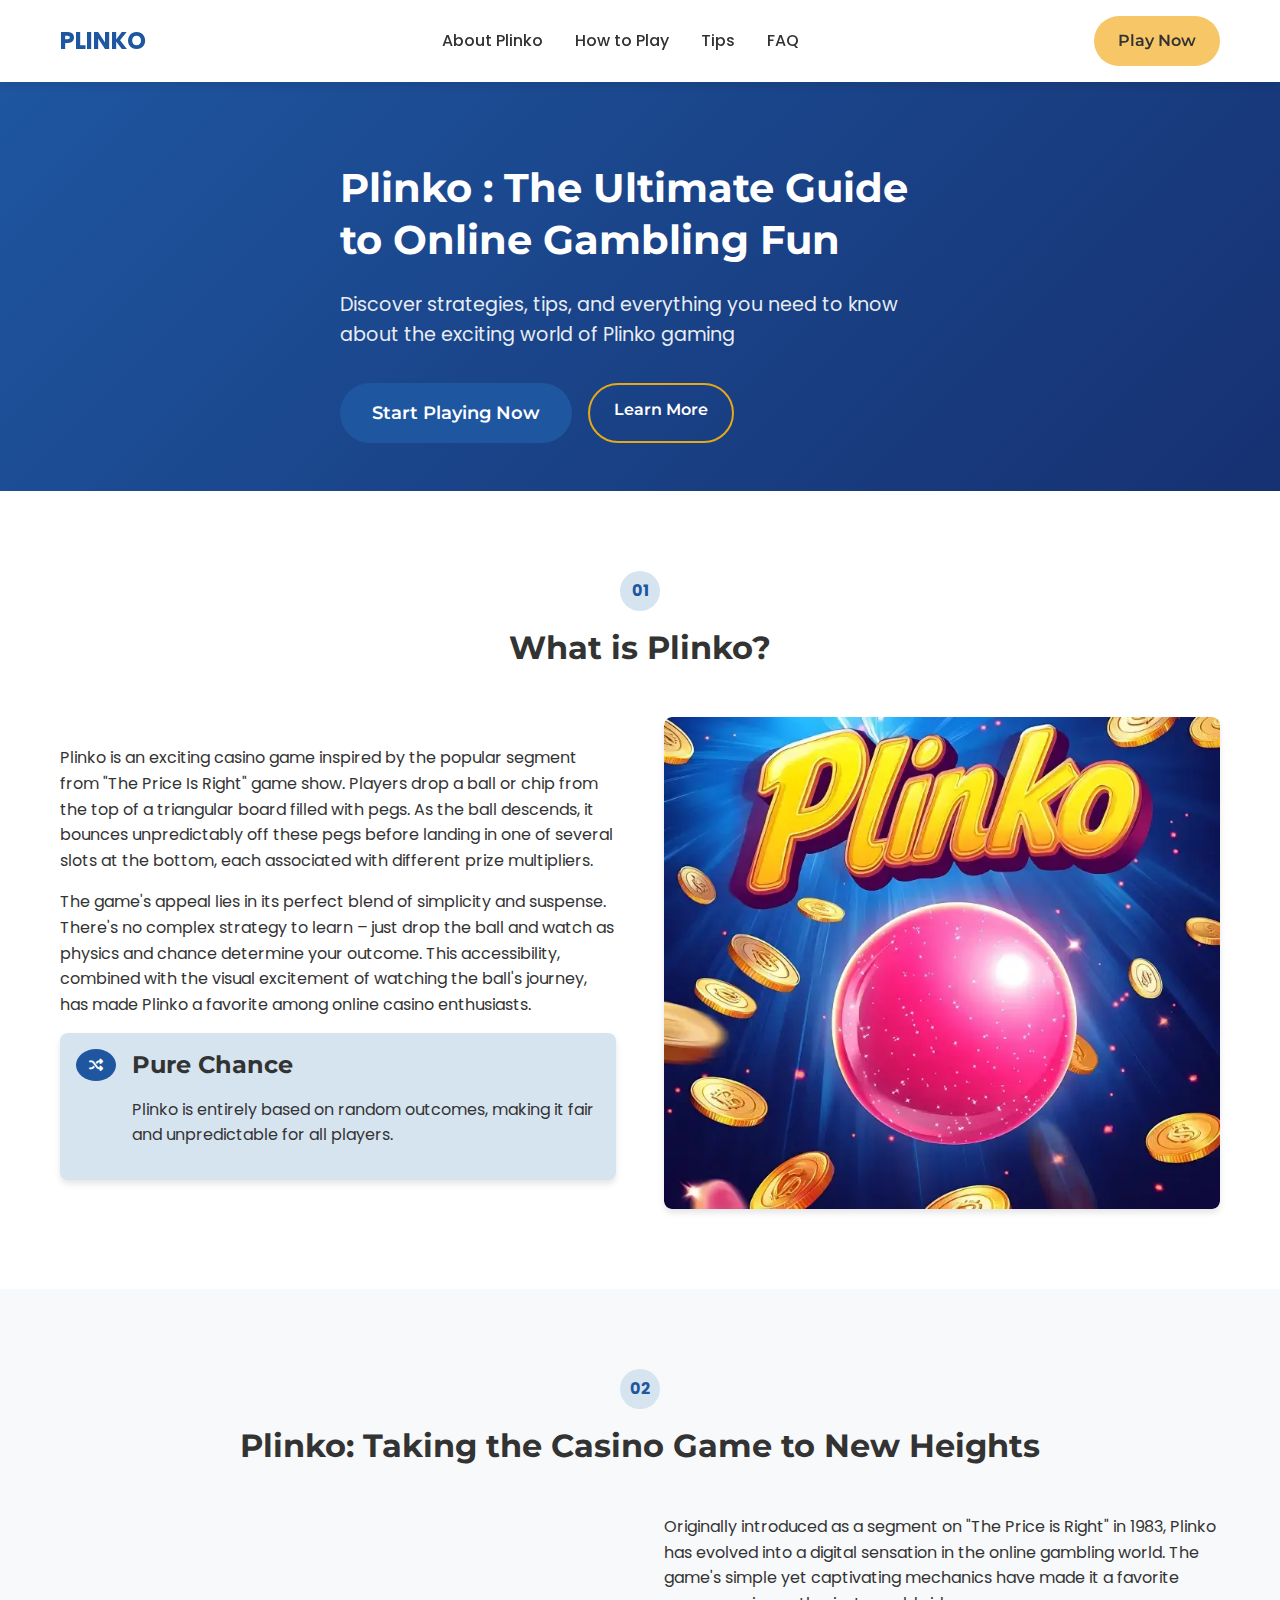
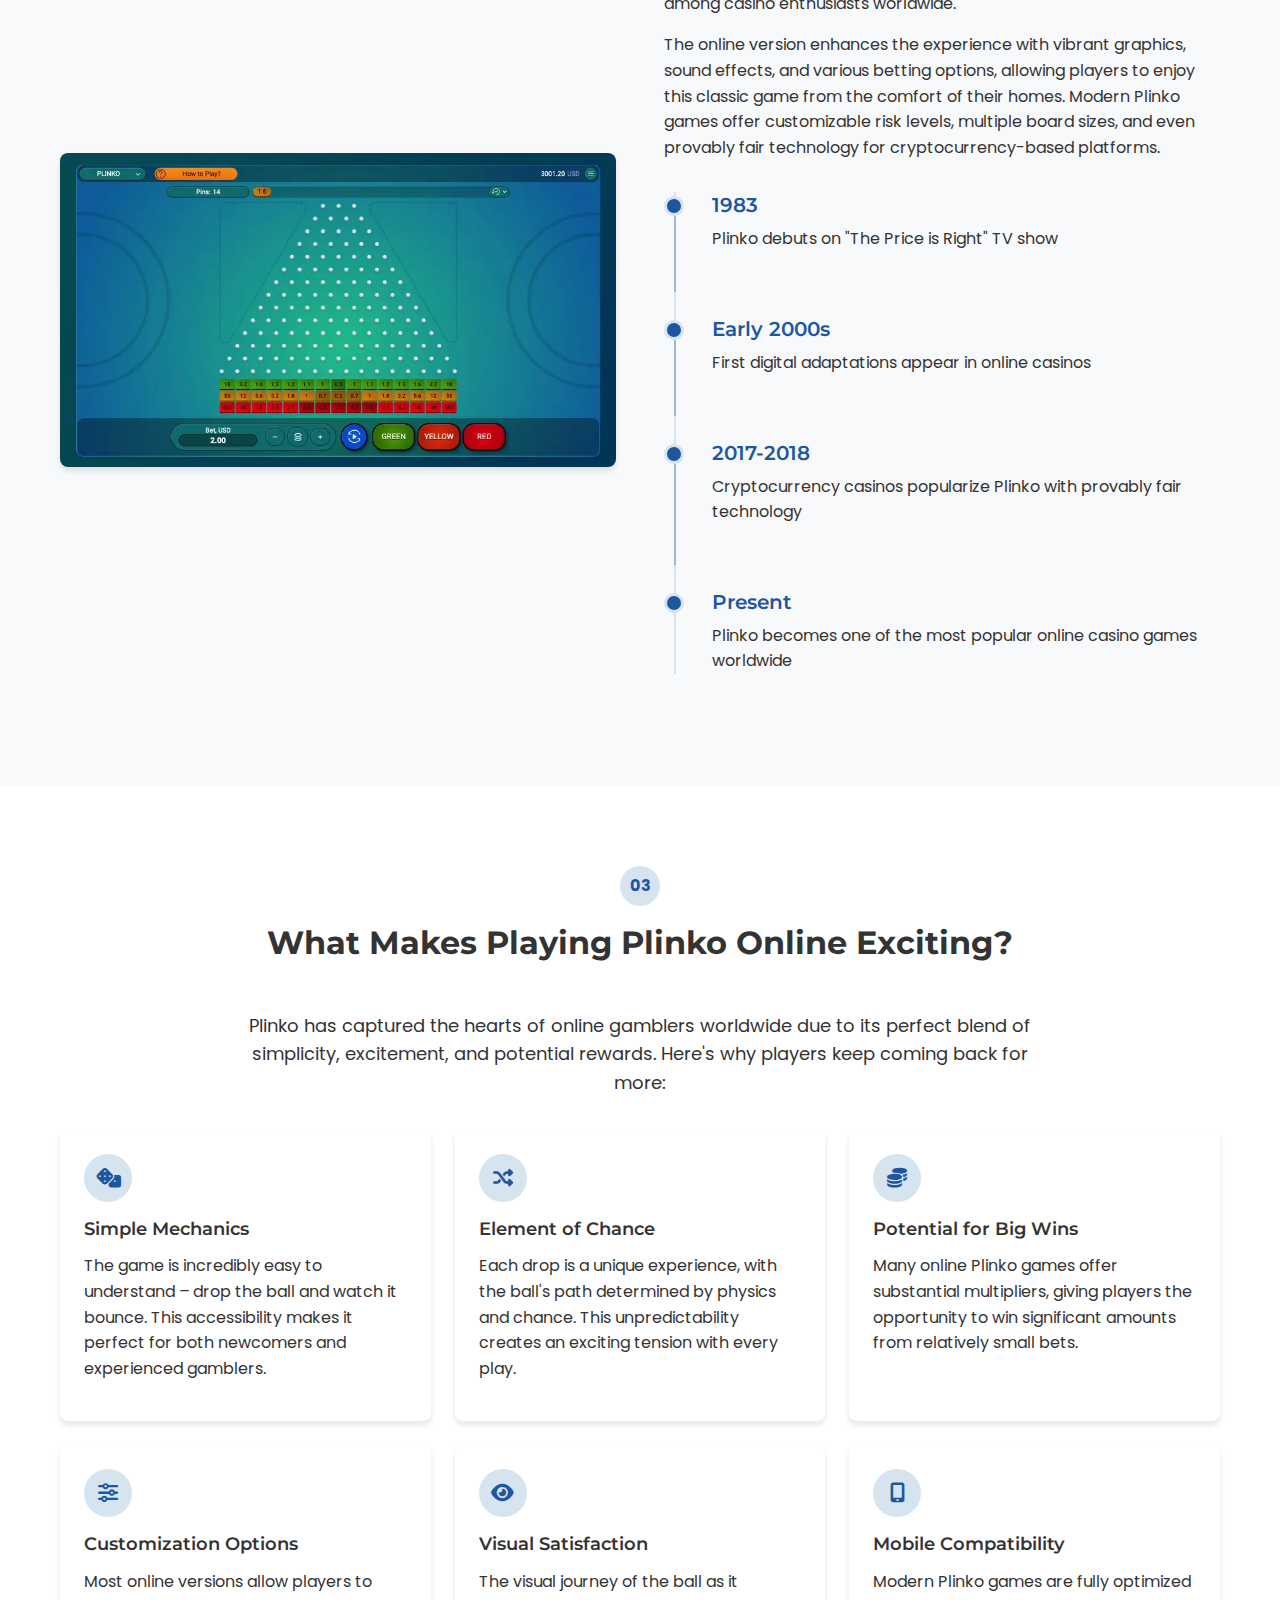
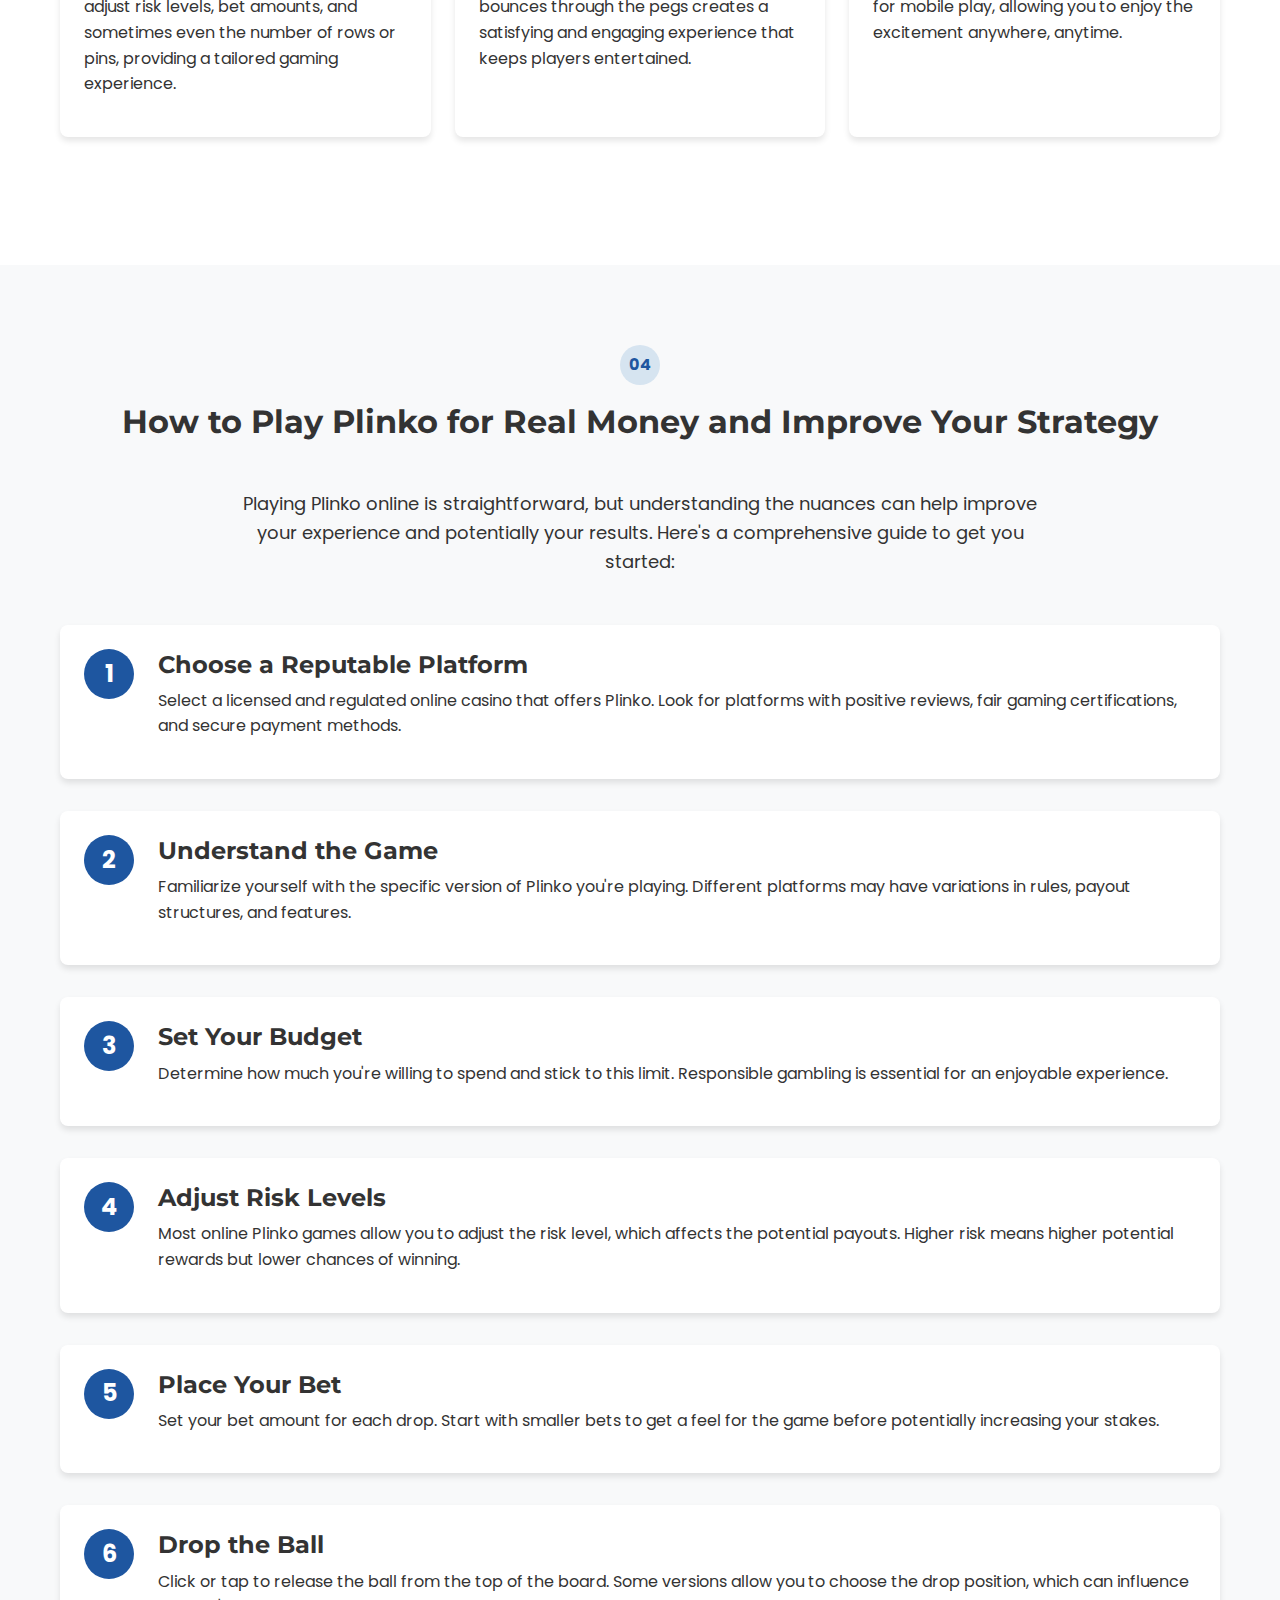
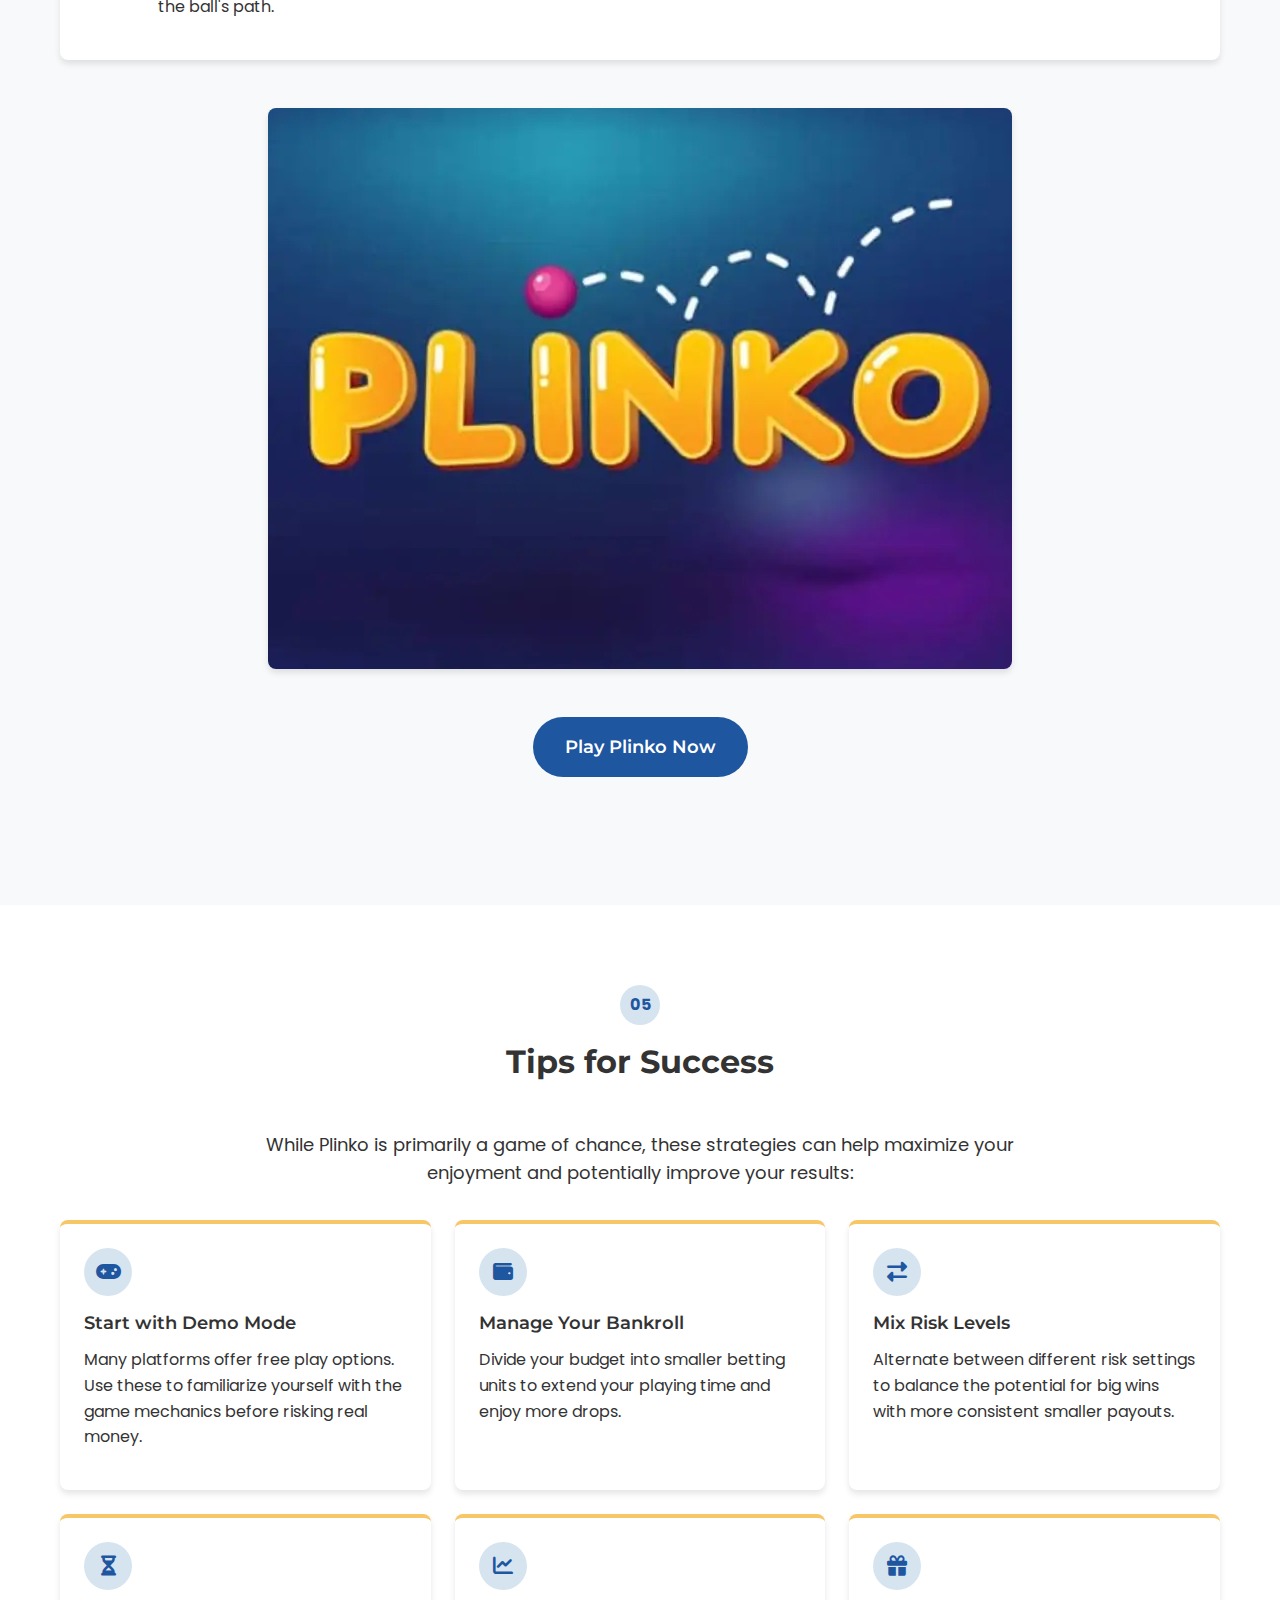
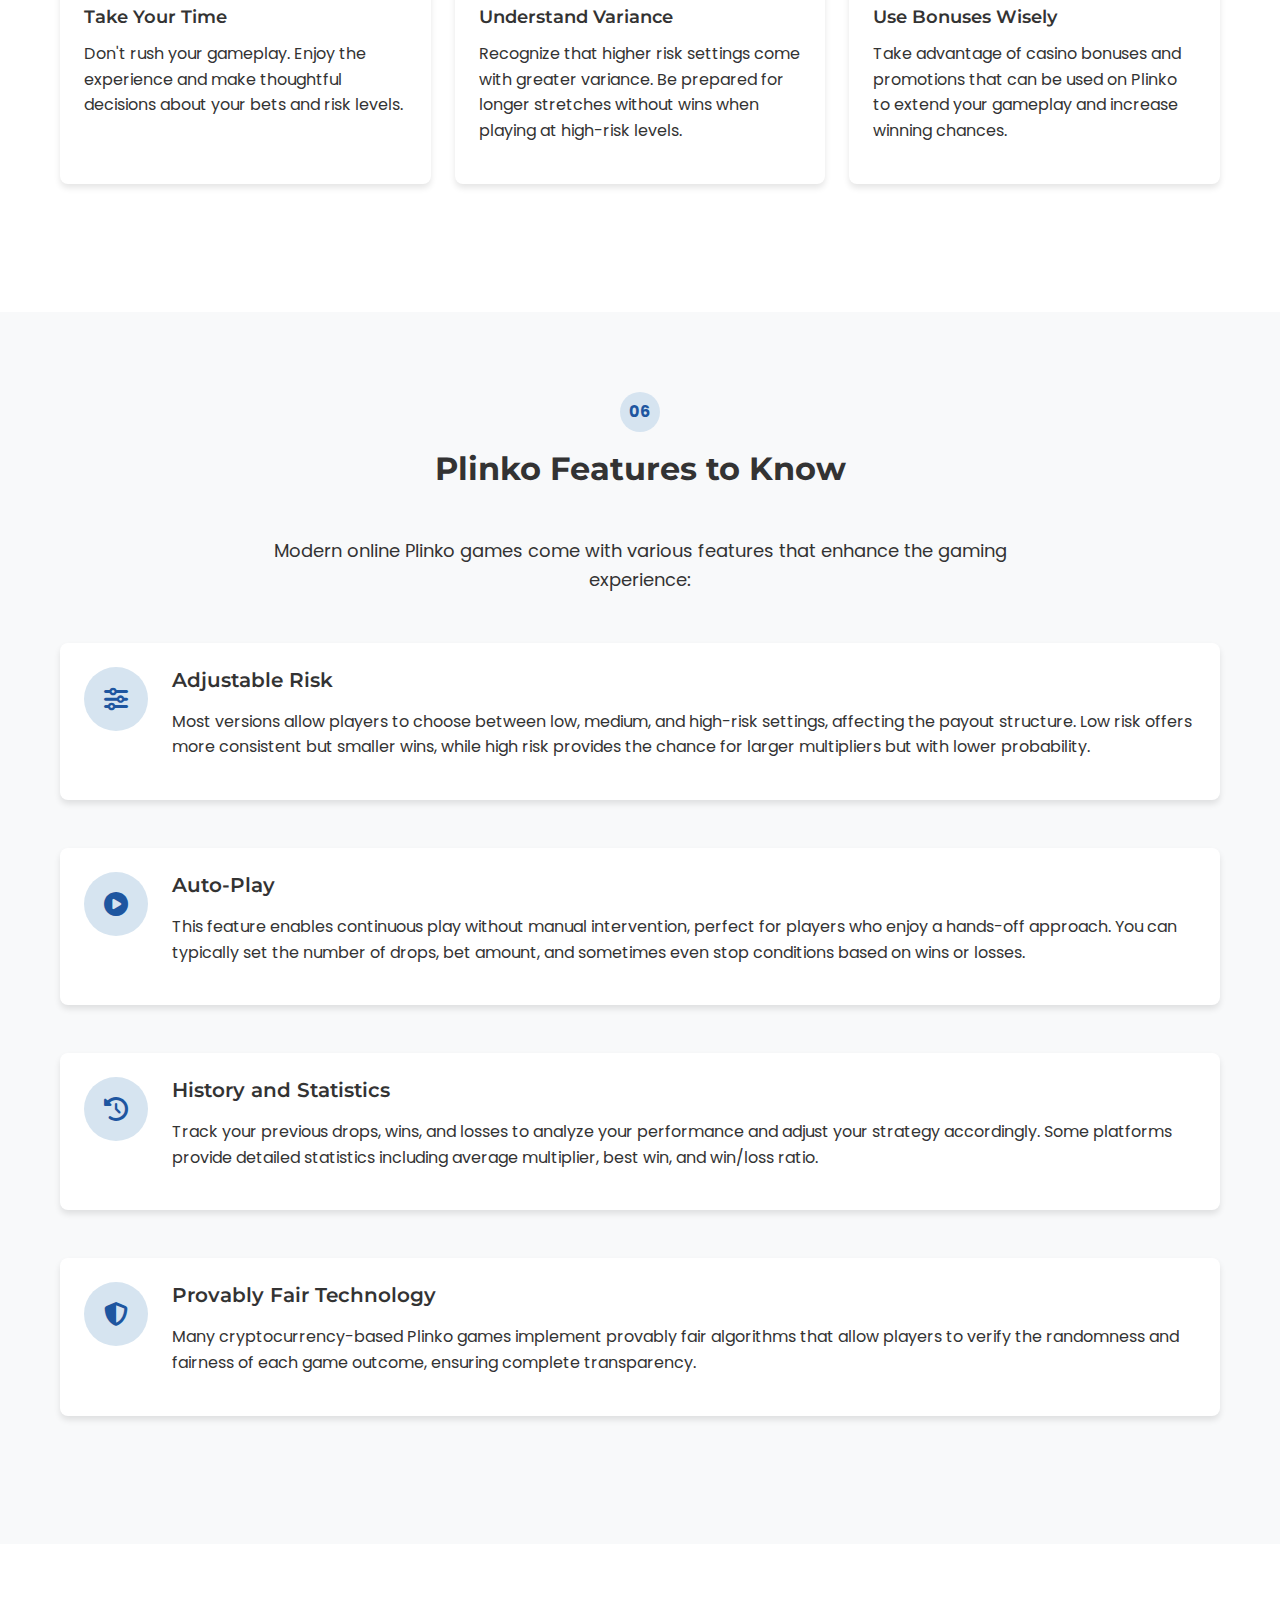
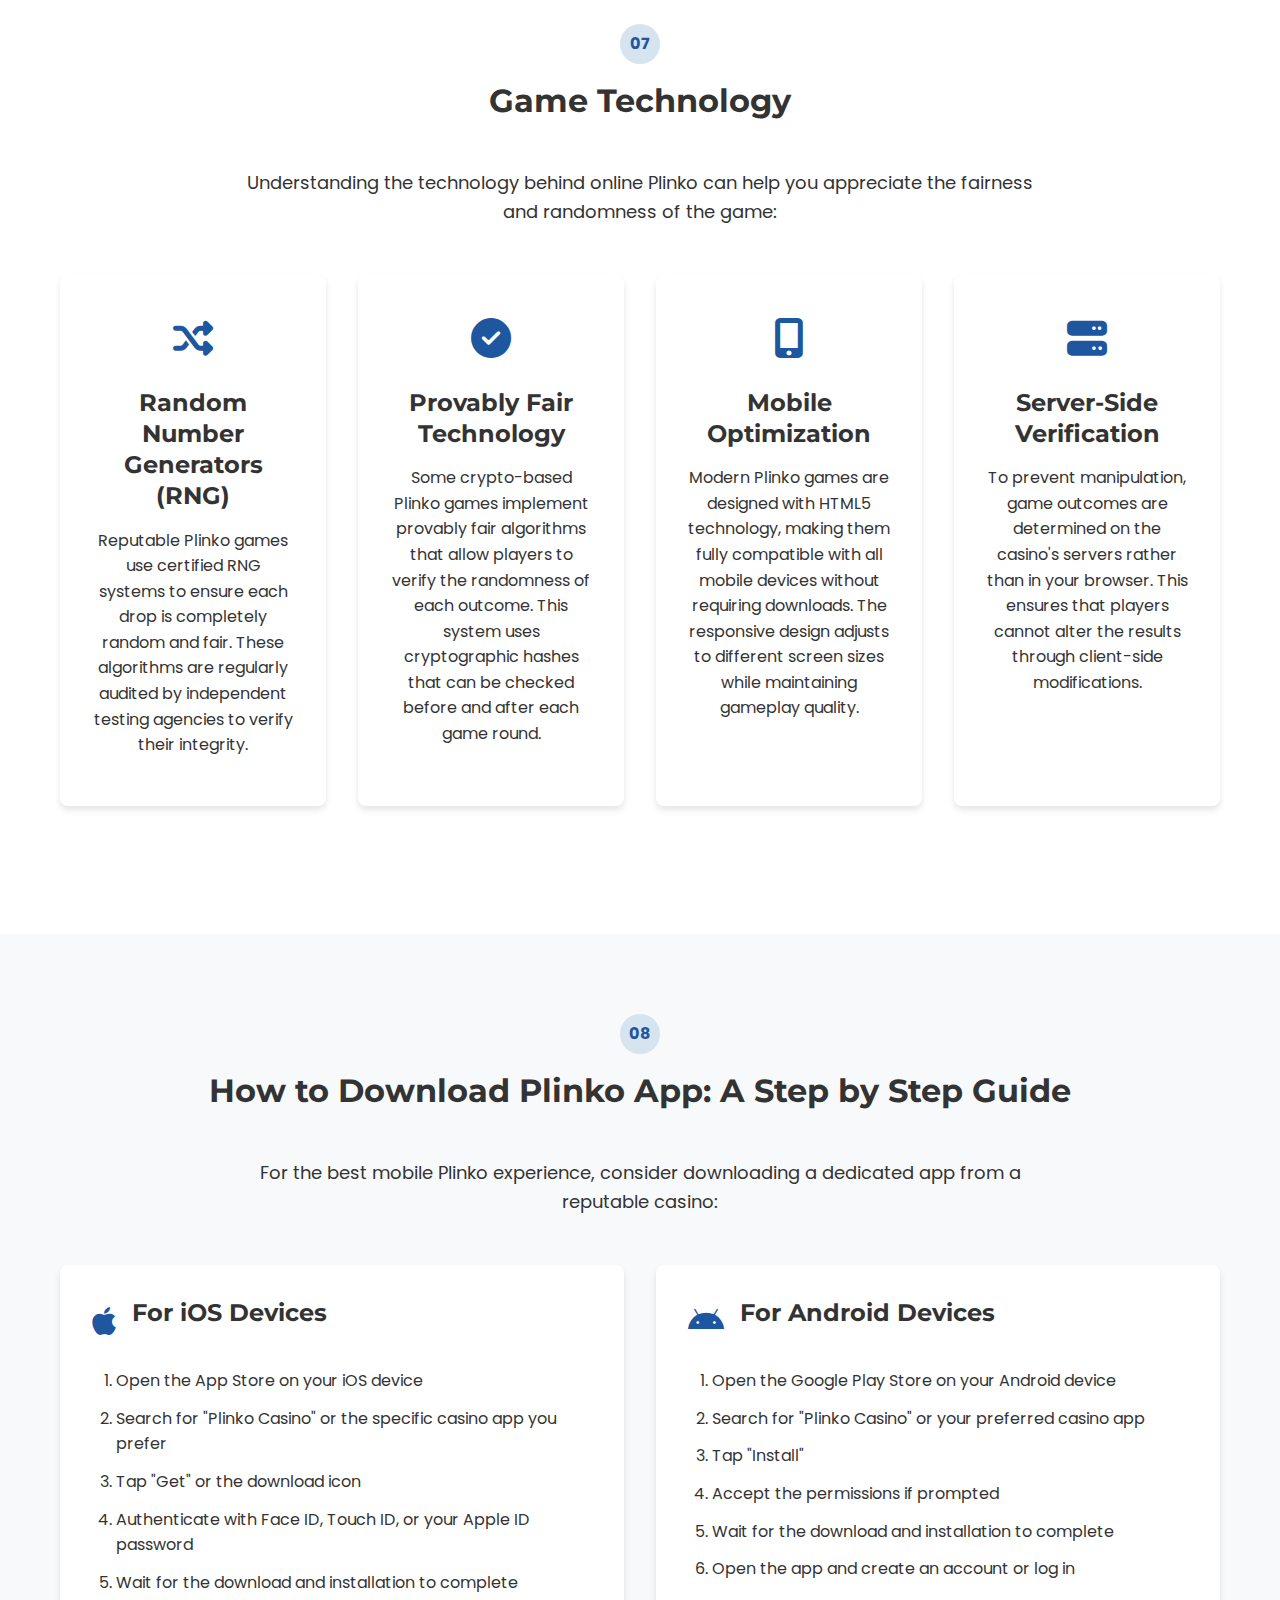
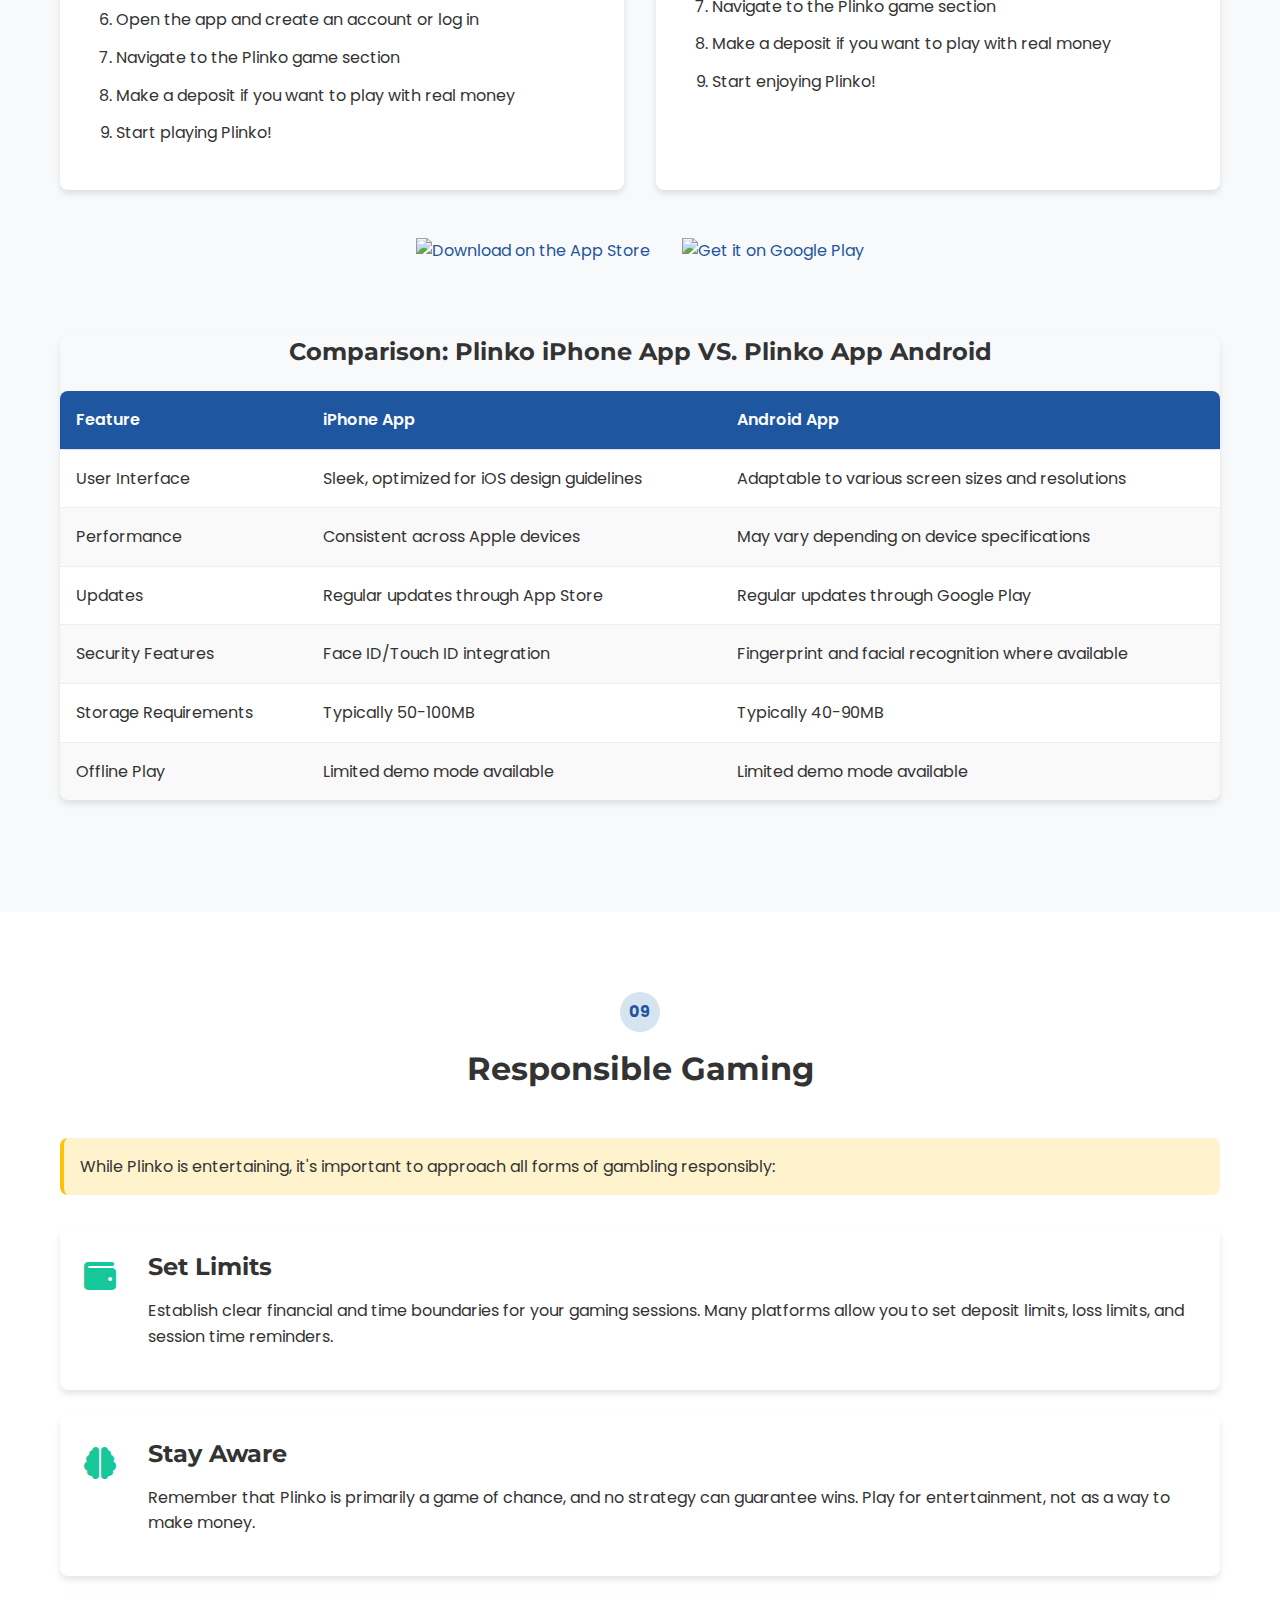
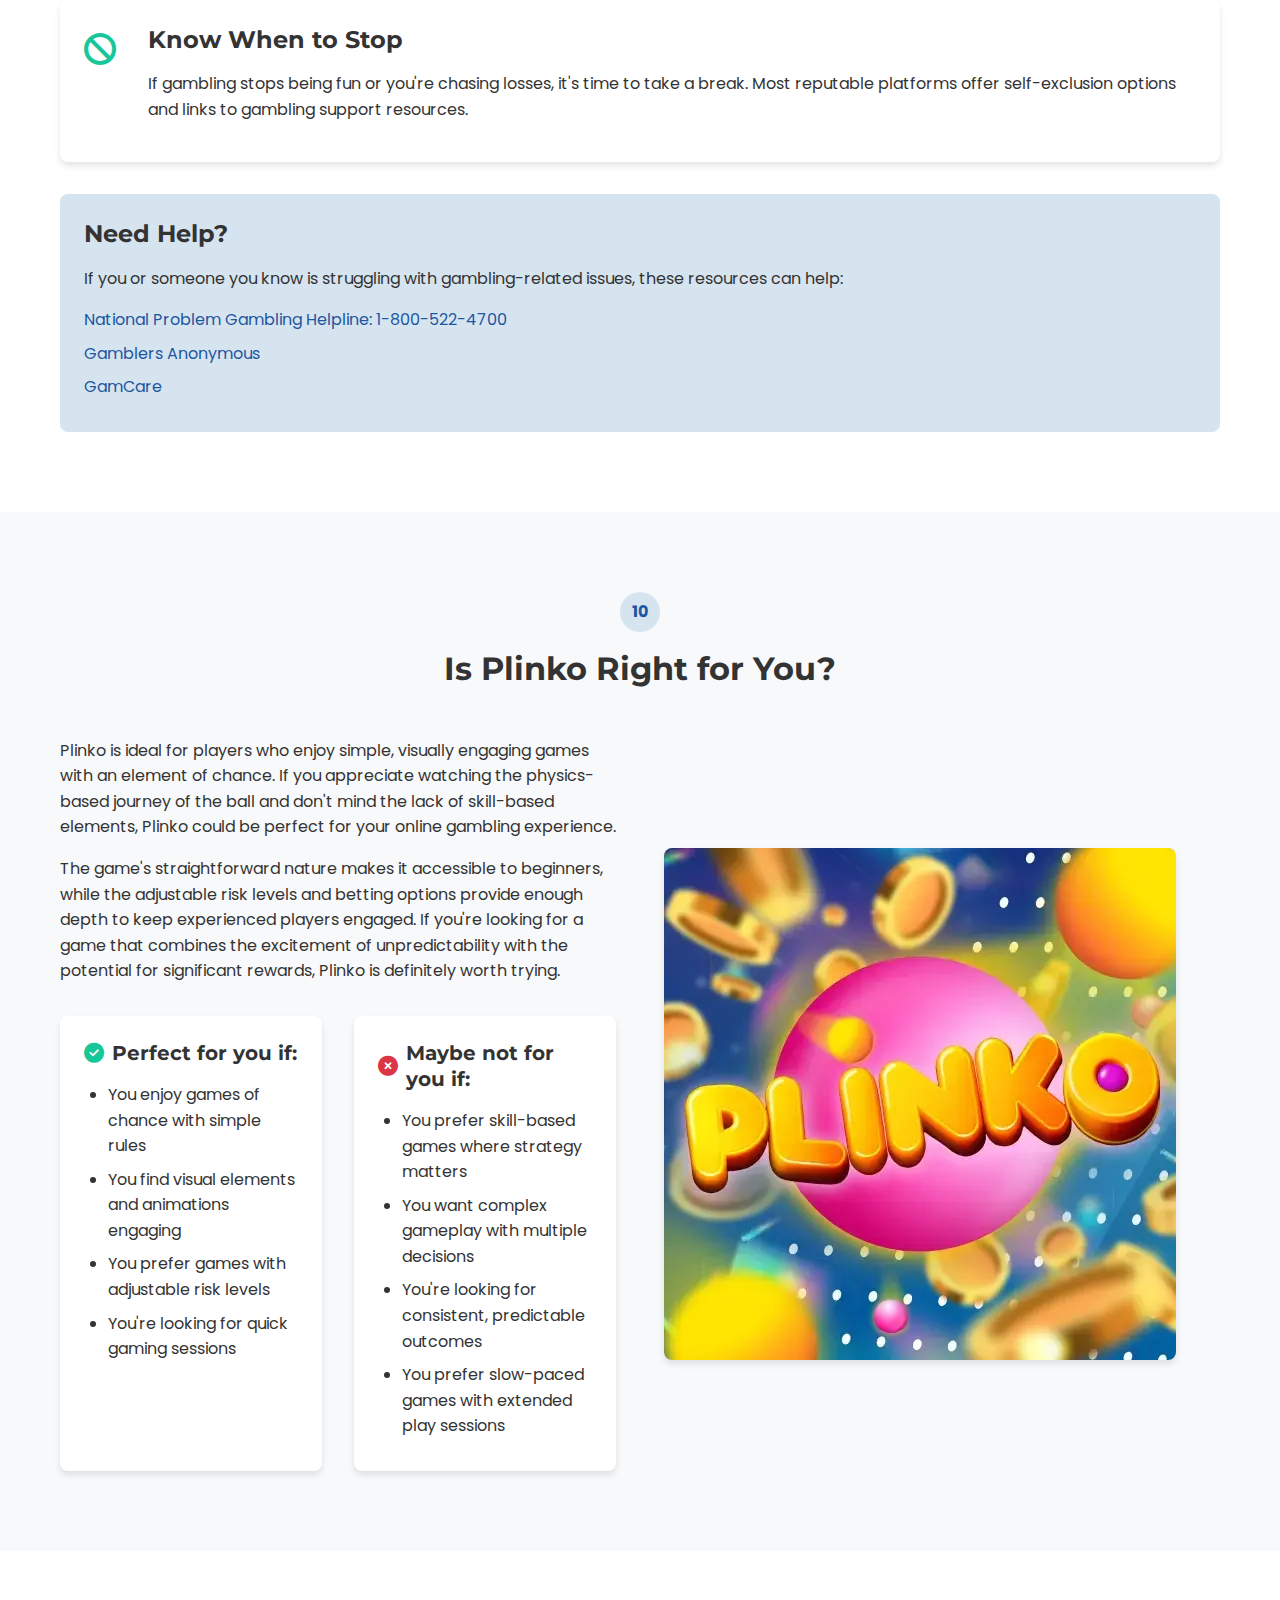
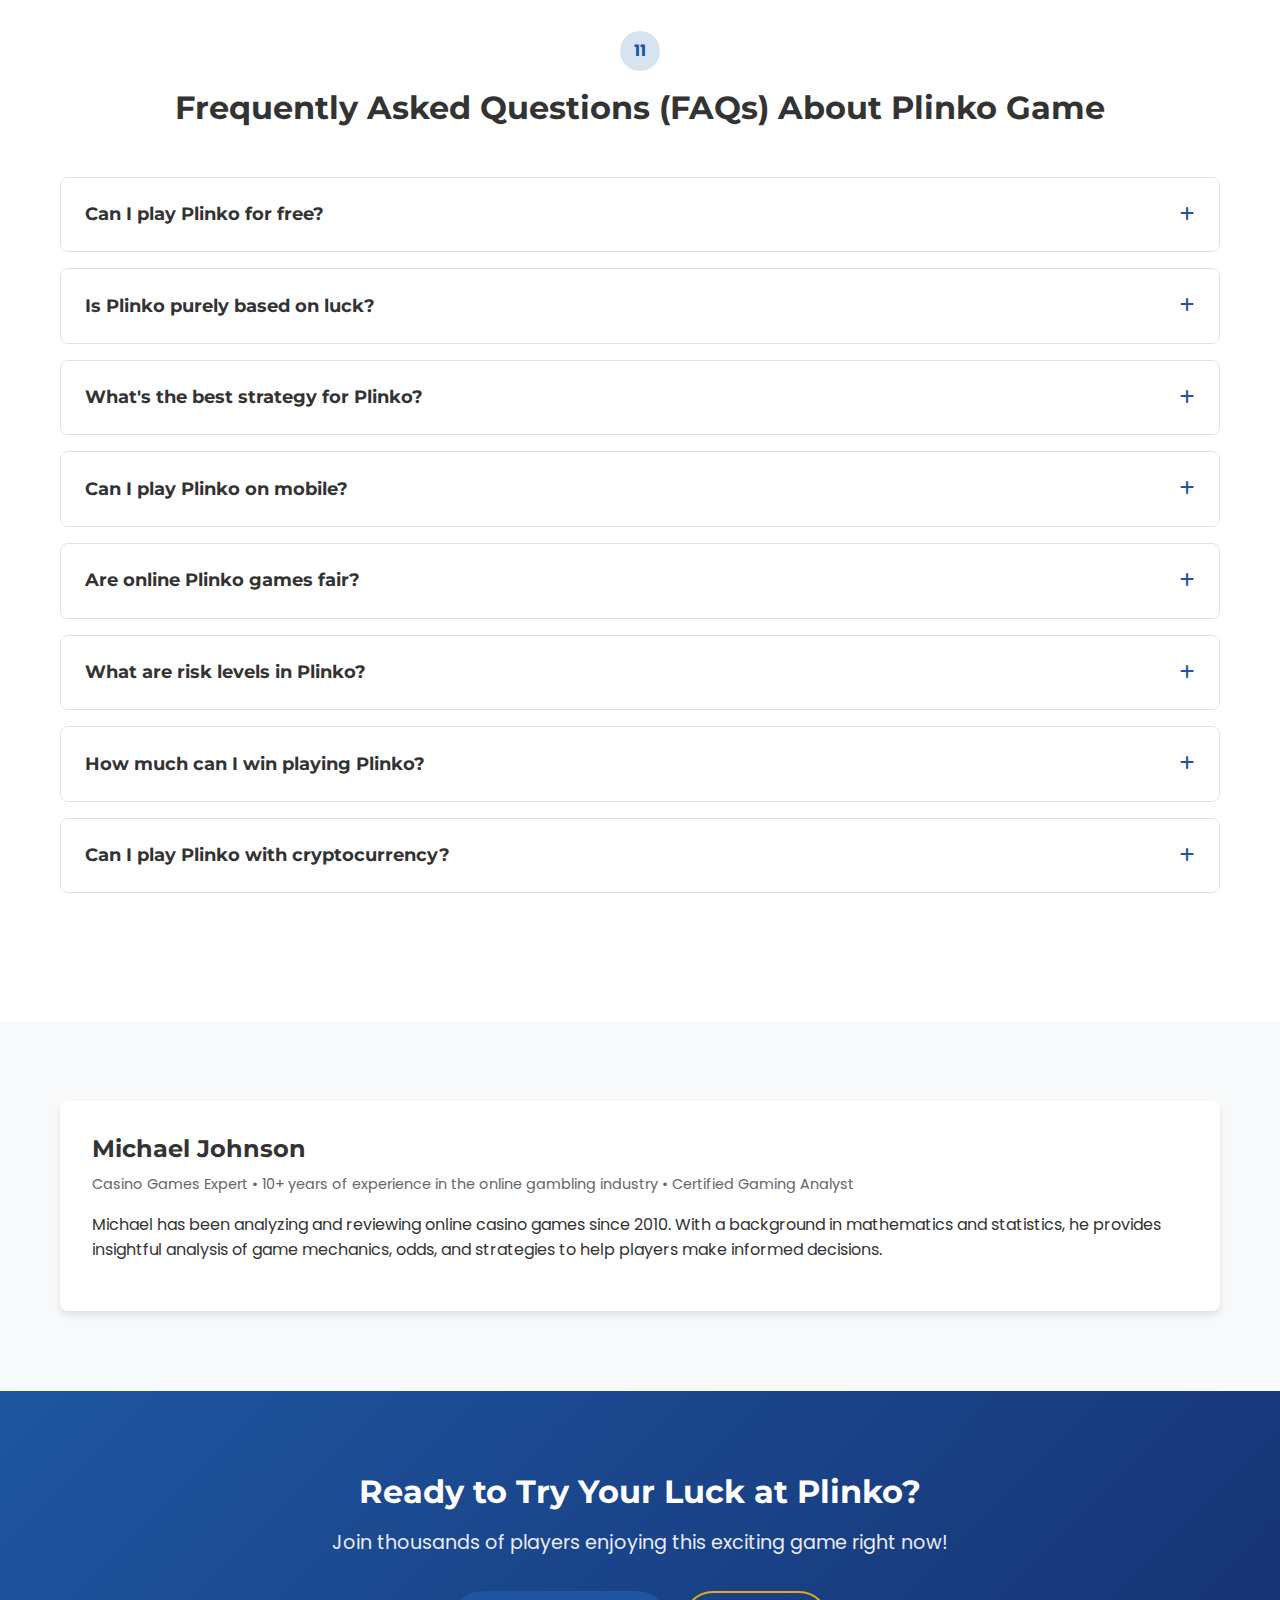
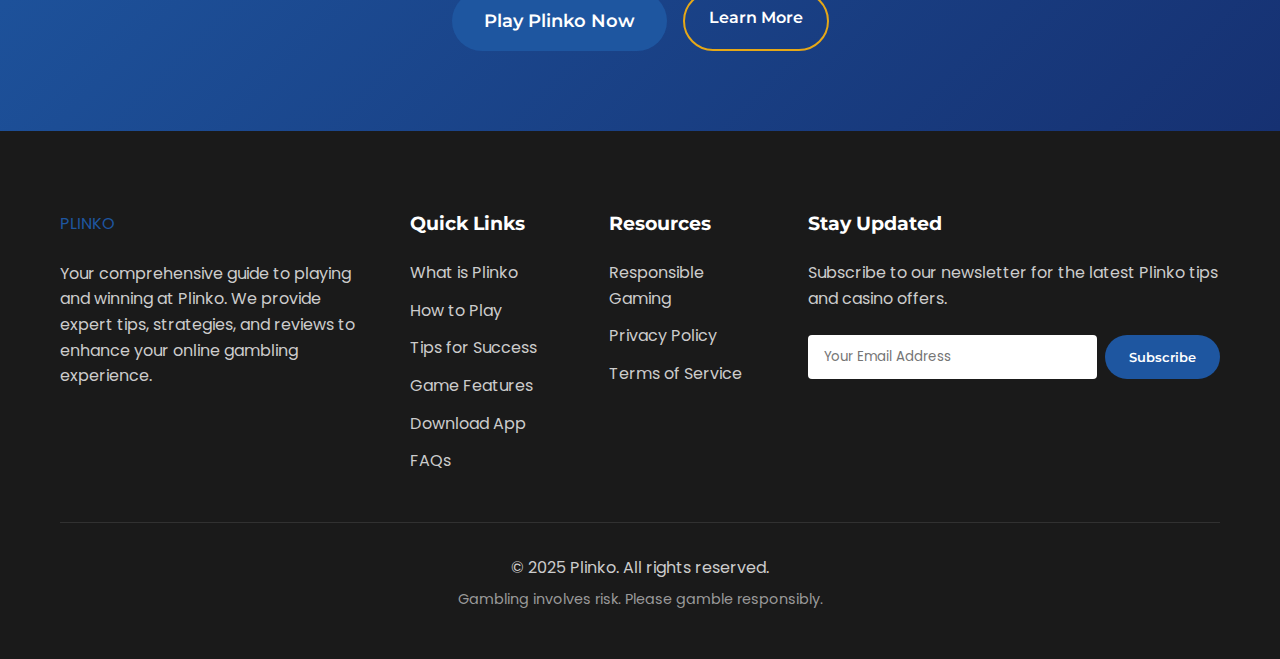
==== commit 800ac849: "front" ====
--- a/index.html
+++ b/index.html
@@ -5,17 +5,18 @@
     <meta name="viewport" content="width=device-width, initial-scale=1.0">
     <meta name="description" content="Discover Plinko - your ultimate guide to online Plinko gaming. Learn strategies, tips, and expert advice to enhance your Plinko experience and maximize your chances of winning.">
     <title>Plinko : Expert Guide to Online Plinko Gaming</title>
+    <link rel="icon" type="image/webp" href="images/fav.webp">
     <link rel="stylesheet" href="css/styles.css">
     <link rel="stylesheet" href="https://cdnjs.cloudflare.com/ajax/libs/font-awesome/6.4.0/css/all.min.css">
     <link rel="preconnect" href="https://fonts.googleapis.com">
     <link rel="preconnect" href="https://fonts.gstatic.com" crossorigin>
     <link href="https://fonts.googleapis.com/css2?family=Montserrat:wght@400;500;600;700&family=Poppins:wght@300;400;500;600;700&display=swap"
           rel="stylesheet">
-    <script src="main.js" defer></script>
+    <script src="js/main.js" defer></script>
 </head>
 <body>
 
-<!-- Header Section -->
+
 <header class="site-header">
     <div class="container">
         <div class="header-wrapper">
@@ -27,13 +28,13 @@
             <nav class="main-nav">
                 <ul class="nav-list">
                     <li><a href="#what-is-plinko">About Plinko</a></li>
-                    <li><a href="#how-to-play">How to Play</a></li>
+                    <li><a href="how-to-play.html">How to Play</a></li>
                     <li><a href="#tips-for-success">Tips</a></li>
                     <li><a href="#frequently-asked-questions">FAQ</a></li>
                 </ul>
             </nav>
             <div class="header-buttons">
-                <button class="btn btn-secondary">Play Now</button>
+                <a href="https://plinkoapp.win/" class="btn btn-secondary">Play Now</a>
                 <button class="mobile-menu-toggle" aria-label="Toggle Menu">
                     <span class="hamburger-icon"></span>
                 </button>
@@ -42,20 +43,20 @@
     </div>
 </header>
 
-<!-- Mobile Menu -->
+
 <div class="mobile-menu">
     <ul class="mobile-nav-list">
         <li><a href="#what-is-plinko">About Plinko</a></li>
-        <li><a href="#how-to-play">How to Play</a></li>
+        <li><a href="how-to-play.html">How to Play</a></li>
         <li><a href="#tips-for-success">Tips</a></li>
         <li><a href="#frequently-asked-questions">FAQ</a></li>
-        <li><a href="#" class="btn btn-secondary mobile-btn">Play Now</a></li>
+        <li><a href="https://plinkoapp.win/" class="btn btn-secondary mobile-btn">Play Now</a></li>
     </ul>
 </div>
 
-<!-- Main Content -->
+
 <main>
-    <!-- Hero Section -->
+
     <section class="hero-section">
         <div class="container">
             <div class="hero-content">
@@ -63,7 +64,7 @@
                 <p class="hero-subtitle">Discover strategies, tips, and everything you need to know about the exciting
                     world of Plinko gaming</p>
                 <div class="hero-cta">
-                    <a href="#how-to-play" class="btn btn-primary btn-large">Start Playing Now</a>
+                    <a href="https://plinkoapp.win/" class="btn btn-primary btn-large">Start Playing Now</a>
                     <a href="#what-is-plinko" class="btn btn-outline">Learn More</a>
                 </div>
             </div>
@@ -71,7 +72,7 @@
 
     </section>
 
-    <!-- What is Plinko Section -->
+
     <section class="content-section" id="what-is-plinko">
         <div class="container">
             <div class="section-header">
@@ -106,7 +107,7 @@
         </div>
     </section>
 
-    <!-- Plinko History Section -->
+
     <section class="content-section bg-light">
         <div class="container">
             <div class="section-header">
@@ -154,13 +155,13 @@
                     </div>
                 </div>
                 <div class="content-image">
-                    <img src="images/image2.jpeg" alt="Plinko Game Evolution">
-                </div>
-            </div>
-        </div>
-    </section>
-
-    <!-- What Makes Plinko Popular Section -->
+                    <img src="images/image2.webp" alt="Plinko Game Evolution">
+                </div>
+            </div>
+        </div>
+    </section>
+
+
     <section class="content-section" id="what-makes-plinko-popular">
         <div class="container">
             <div class="section-header">
@@ -229,7 +230,7 @@
         </div>
     </section>
 
-    <!-- How to Play Section -->
+
     <section class="content-section bg-light" id="how-to-play">
         <div class="container">
             <div class="section-header">
@@ -297,16 +298,16 @@
             </div>
 
             <div class="content-image centered">
-                <img src="images/image3.jpeg" alt="Plinko Game Interface" class="rounded-image">
+                <img src="images/image3.webp" alt="Plinko Game Interface" class="rounded-image">
             </div>
 
             <div class="cta-container">
-                <a href="#" class="btn btn-primary btn-large">Play Plinko Now</a>
-            </div>
-        </div>
-    </section>
-
-    <!-- Tips for Success Section -->
+                <a href="https://plinkoapp.win/" class="btn btn-primary btn-large">Play Plinko Now</a>
+            </div>
+        </div>
+    </section>
+
+
     <section class="content-section" id="tips-for-success">
         <div class="container">
             <div class="section-header">
@@ -374,7 +375,7 @@
         </div>
     </section>
 
-    <!-- Plinko Features Section -->
+
     <section class="content-section bg-light" id="plinko-features">
         <div class="container">
             <div class="section-header">
@@ -436,7 +437,7 @@
         </div>
     </section>
 
-    <!-- Game Technology Section -->
+
     <section class="content-section" id="game-technology">
         <div class="container">
             <div class="section-header">
@@ -490,7 +491,7 @@
         </div>
     </section>
 
-    <!-- Download Plinko Section -->
+
     <section class="content-section bg-light" id="download-plinko">
         <div class="container">
             <div class="section-header">
@@ -539,11 +540,11 @@
             </div>
 
             <div class="app-store-buttons">
-                <a href="#" class="app-store-button">
+                <a href="https://apps.apple.com/us/app/plinko-galaxy/id6474378474" class="app-store-button">
                     <img src="https://upload.wikimedia.org/wikipedia/commons/3/3c/Download_on_the_App_Store_Badge.svg"
                          alt="Download on the App Store">
                 </a>
-                <a href="#" class="play-store-button">
+                <a href="https://plinkoapp.win/" class="play-store-button">
                     <img src="https://upload.wikimedia.org/wikipedia/commons/7/78/Google_Play_Store_badge_EN.svg"
                          alt="Get it on Google Play">
                 </a>
@@ -598,7 +599,7 @@
         </div>
     </section>
 
-    <!-- Responsible Gaming Section -->
+
     <section class="content-section" id="responsible-gaming">
         <div class="container">
             <div class="section-header">
@@ -662,7 +663,7 @@
         </div>
     </section>
 
-    <!-- Is Plinko Right for You Section -->
+
     <section class="content-section bg-light" id="plinko-right-for-you">
         <div class="container">
             <div class="section-header">
@@ -709,7 +710,7 @@
         </div>
     </section>
 
-    <!-- FAQ Section -->
+
     <section class="content-section" id="frequently-asked-questions">
         <div class="container">
             <div class="section-header">
@@ -823,13 +824,10 @@
         </div>
     </section>
 
-    <!-- Author Bio Section -->
+
     <section class="author-section">
         <div class="container">
             <div class="author-card">
-                <div class="author-image">
-                    <img src="https://randomuser.me/api/portraits/men/32.jpg" alt="Author Avatar">
-                </div>
                 <div class="author-info">
                     <h3>Michael Johnson</h3>
                     <p class="author-title">Casino Games Expert • 10+ years of experience in the online gambling
@@ -842,14 +840,14 @@
         </div>
     </section>
 
-    <!-- CTA Section -->
+
     <section class="cta-section">
         <div class="container">
             <div class="cta-content">
                 <h2>Ready to Try Your Luck at Plinko?</h2>
                 <p>Join thousands of players enjoying this exciting game right now!</p>
                 <div class="cta-buttons">
-                    <a href="#" class="btn btn-primary btn-large">Play Plinko Now</a>
+                    <a href="https://plinkoapp.win/" class="btn btn-primary btn-large">Play Plinko Now</a>
                     <a href="#what-is-plinko" class="btn btn-outline">Learn More</a>
                 </div>
             </div>
@@ -857,7 +855,7 @@
     </section>
 </main>
 
-<!-- Footer -->
+
 <footer class="site-footer">
     <div class="container">
         <div class="footer-grid">
@@ -867,19 +865,13 @@
                 </div>
                 <p>Your comprehensive guide to playing and winning at Plinko. We provide expert tips, strategies, and
                     reviews to enhance your online gambling experience.</p>
-                <div class="social-icons">
-                    <a href="#" class="social-icon"><i class="fab fa-facebook-f"></i></a>
-                    <a href="#" class="social-icon"><i class="fab fa-twitter"></i></a>
-                    <a href="#" class="social-icon"><i class="fab fa-instagram"></i></a>
-                    <a href="#" class="social-icon"><i class="fab fa-youtube"></i></a>
-                </div>
             </div>
 
             <div class="footer-links">
                 <h3>Quick Links</h3>
                 <ul>
                     <li><a href="#what-is-plinko">What is Plinko</a></li>
-                    <li><a href="#how-to-play">How to Play</a></li>
+                    <li><a href="how-to-play.html">How to Play</a></li>
                     <li><a href="#tips-for-success">Tips for Success</a></li>
                     <li><a href="#plinko-features">Game Features</a></li>
                     <li><a href="#download-plinko">Download App</a></li>
@@ -890,10 +882,9 @@
             <div class="footer-resources">
                 <h3>Resources</h3>
                 <ul>
-                    <li><a href="#">Responsible Gaming</a></li>
-                    <li><a href="#">Privacy Policy</a></li>
-                    <li><a href="#">Terms of Service</a></li>
-                    <li><a href="#">Contact Us</a></li>
+                    <li><a href="responsible-gaming.html">Responsible Gaming</a></li>
+                    <li><a href="privacy-policy.html">Privacy Policy</a></li>
+                    <li><a href="terms-of-service.html">Terms of Service</a></li>
                 </ul>
             </div>
 
@@ -908,18 +899,7 @@
         </div>
 
         <div class="footer-bottom">
-            <div class="payment-methods">
-                <img src="https://upload.wikimedia.org/wikipedia/commons/5/5e/Visa_Inc._logo.svg" alt="Visa"
-                     class="payment-icon">
-                <img src="https://upload.wikimedia.org/wikipedia/commons/a/a4/Mastercard_2019_logo.svg" alt="MasterCard"
-                     class="payment-icon">
-                <img src="https://upload.wikimedia.org/wikipedia/commons/b/b5/PayPal.svg" alt="PayPal"
-                     class="payment-icon">
-                <img src="https://upload.wikimedia.org/wikipedia/commons/4/46/Bitcoin.svg" alt="Bitcoin"
-                     class="payment-icon">
-                <img src="https://upload.wikimedia.org/wikipedia/commons/0/05/Ethereum_logo_2014.svg" alt="Ethereum"
-                     class="payment-icon">
-            </div>
+        
 
             <p class="copyright">© 2025 Plinko. All rights reserved.</p>
 
--- a/css/styles.css
+++ b/css/styles.css
@@ -1057,25 +1057,323 @@
 }
 
 
+
+/* How to Play Page Specific Styles */
+
+/* Strategy List Styling */
+.strategy-list {
+    list-style-type: disc;
+    padding-left: 1.5rem;
+    margin: 1rem 0;
+}
+
+.strategy-list li {
+    margin-bottom: 0.5rem;
+}
+
+/* Risk Level Indicators */
+.risk-level {
+    margin-top: 1rem;
+    font-weight: 500;
+}
+
+.risk-level.high span {
+    color: var(--secondary-dark);
+}
+
+.risk-level.medium span {
+    color: var(--primary-color);
+}
+
+.risk-level.low span {
+    color: var(--accent-color);
+}
+
+.risk-level.adjustable span,
+.risk-level.variable span {
+    color: var(--accent-color);
+}
+
+/* Comparison Table Styling */
+.comparison-table-container {
+    margin: 2rem 0;
+    border-radius: var(--border-radius);
+    overflow: hidden;
+    box-shadow: var(--box-shadow);
+}
+
+.table-responsive {
+    overflow-x: auto;
+}
+
+.comparison-table {
+    width: 100%;
+    border-collapse: collapse;
+    background-color: #fff;
+}
+
+.comparison-table th {
+    background-color: var(--primary-color);
+    color: #fff;
+    text-align: left;
+    padding: 1rem;
+    font-weight: 600;
+}
+
+.comparison-table td {
+    padding: 1rem;
+    border-bottom: 1px solid #eee;
+}
+
+.comparison-table tr:last-child td {
+    border-bottom: none;
+}
+
+.comparison-table tr:nth-child(even) {
+    background-color: #f9f9f9;
+}
+
+/* Timeline Styling */
+.timeline {
+    position: relative;
+    margin: 2rem 0;
+    padding-left: 2rem;
+}
+
+.timeline-item {
+    position: relative;
+    padding-bottom: 1.5rem;
+}
+
+.timeline-item:last-child {
+    padding-bottom: 0;
+}
+
+.timeline-dot {
+    position: absolute;
+    left: -2rem;
+    width: 1.25rem;
+    height: 1.25rem;
+    background-color: var(--primary-color);
+    border-radius: 50%;
+    top: 0.25rem;
+}
+
+.timeline-item:not(:last-child)::after {
+    content: "";
+    position: absolute;
+    left: -1.375rem;
+    top: 1.5rem;
+    width: 2px;
+    height: calc(100% - 1.5rem);
+    background-color: var(--primary-color);
+    opacity: 0.3;
+}
+
+.timeline-content h4 {
+    margin-bottom: 0.5rem;
+    font-weight: 600;
+}
+
+/* Feature Items Horizontal */
+.feature-item-horizontal {
+    display: flex;
+    gap: 1.5rem;
+    margin-bottom: 3rem;
+    padding: 1.5rem;
+    background-color: #fff;
+    border-radius: var(--border-radius);
+    box-shadow: var(--box-shadow);
+}
+
+.feature-icon-large {
+    flex-shrink: 0;
+    width: 4rem;
+    height: 4rem;
+    background-color: var(--primary-light);
+    color: var(--primary-color);
+    border-radius: 50%;
+    display: flex;
+    align-items: center;
+    justify-content: center;
+    font-size: 1.5rem;
+}
+
+.feature-content-large {
+    flex: 1;
+}
+
+.feature-content-large h3 {
+    margin-bottom: 1rem;
+    font-size: 1.25rem;
+    font-weight: 600;
+}
+
+.feature-box {
+    display: flex;
+    align-items: flex-start;
+    gap: 1rem;
+    background-color: var(--primary-light);
+    padding: 1rem;
+    border-radius: var(--border-radius);
+    margin-top: 1rem;
+}
+
+.feature-box .feature-icon {
+    flex-shrink: 0;
+    width: 2rem;
+    height: 2rem;
+    background-color: var(--primary-color);
+    color: #fff;
+    border-radius: 50%;
+    display: flex;
+    align-items: center;
+    justify-content: center;
+    font-size: 0.875rem;
+}
+
+.feature-box .feature-content h4 {
+    margin-bottom: 0.25rem;
+    font-weight: 600;
+}
+
+/* Features Grid */
+.features-grid {
+    display: grid;
+    grid-template-columns: repeat(auto-fill, minmax(300px, 1fr));
+    gap: 1.5rem;
+    margin-top: 2rem;
+}
+
+.feature-card {
+    background-color: #fff;
+    padding: 1.5rem;
+    border-radius: var(--border-radius);
+    box-shadow: var(--box-shadow);
+    transition: transform 0.3s ease;
+}
+
+.feature-card:hover {
+    transform: translateY(-5px);
+}
+
+.feature-card .feature-icon {
+    width: 3rem;
+    height: 3rem;
+    background-color: var(--primary-light);
+    color: var(--primary-color);
+    border-radius: 50%;
+    display: flex;
+    align-items: center;
+    justify-content: center;
+    font-size: 1.25rem;
+    margin-bottom: 1rem;
+}
+
+.feature-card h3 {
+    margin-bottom: 0.75rem;
+    font-size: 1.125rem;
+    font-weight: 600;
+}
+
+/* Tips Grid */
+.tips-grid {
+    display: grid;
+    grid-template-columns: repeat(auto-fill, minmax(300px, 1fr));
+    gap: 1.5rem;
+    margin-top: 2rem;
+}
+
+.tip-card {
+    background-color: #fff;
+    padding: 1.5rem;
+    border-radius: var(--border-radius);
+    box-shadow: var(--box-shadow);
+    transition: transform 0.3s ease;
+}
+
+.tip-card:hover {
+    transform: translateY(-5px);
+}
+
+.tip-card .tip-icon {
+    width: 3rem;
+    height: 3rem;
+    background-color: var(--primary-light);
+    color: var(--primary-color);
+    border-radius: 50%;
+    display: flex;
+    align-items: center;
+    justify-content: center;
+    font-size: 1.25rem;
+    margin-bottom: 1rem;
+}
+
+.tip-card h3 {
+    margin-bottom: 0.75rem;
+    font-size: 1.125rem;
+    font-weight: 600;
+}
+
+/* Section Intro */
+.section-intro {
+    font-size: 1.125rem;
+    max-width: 800px;
+    margin: 0 auto 2rem;
+    text-align: center;
+    color: var(--text-color-secondary);
+}
+
+/* Centered Content Image */
+.content-image.centered {
+    display: flex;
+    justify-content: center;
+    margin: 2rem auto;
+    max-width: 800px;
+}
+
+.content-image.centered img {
+    max-width: 100%;
+    height: auto;
+    border-radius: var(--border-radius);
+}
+
+
+
 /* Responsive Styles */
 
 @media (max-width: 1200px) {
+    .container {
+        max-width: 960px;
+    }
+}
+
+@media (max-width: 992px) {
+    .container {
+        max-width: 720px;
+    }
+
+    .hero-content h1 {
+        font-size: 2.2rem;
+    }
+
+    .hero-image {
+        width: 35%;
+    }
+
     .footer-grid {
         grid-template-columns: 1fr 1fr;
-        gap: 2rem;
-    }
-}
-
-@media (max-width: 992px) {
-    h1 {
-        font-size: 2.2rem;
-    }
-
-    h2 {
-        font-size: 1.8rem;
-    }
-
-    .main-nav {
+        gap: 30px;
+    }
+}
+
+@media (max-width: 768px) {
+    .container {
+        max-width: 540px;
+    }
+
+    .main-nav,
+    .header-buttons .btn {
         display: none;
     }
 
@@ -1087,109 +1385,311 @@
         display: block;
     }
 
-    .content-grid {
-        grid-template-columns: 1fr;
-        gap: 2rem;
-    }
-
-    .content-grid.reverse {
-        direction: ltr;
-    }
-
-    .responsible-gaming-container {
-        grid-template-columns: 1fr;
-    }
-
-    .player-types {
-        grid-template-columns: 1fr;
-    }
-
-    .feature-item-horizontal {
-        flex-direction: column;
-        gap: 1rem;
-    }
-
-    .feature-icon-large {
+    .hero-section {
+        padding: 60px 0 100px;
         text-align: center;
     }
-}
-
-@media (max-width: 768px) {
-    .hero-section {
-        padding: 3rem 0 0;
-    }
 
     .hero-content {
-        text-align: center;
-        margin: 0 auto 2rem;
+        max-width: 100%;
+    }
+
+    .hero-content h1 {
+        font-size: 2rem;
     }
 
     .hero-cta {
         justify-content: center;
     }
 
-    .features-grid,
-    .tips-grid,
-    .tech-grid {
+    .hero-image {
+        position: relative;
+        width: 80%;
+        margin: 40px auto 0;
+        right: auto;
+        bottom: auto;
+    }
+
+    .content-grid,
+    .content-grid.reverse {
         grid-template-columns: 1fr;
-    }
-
-    .download-grid {
-        grid-template-columns: 1fr;
-    }
-
-    .app-store-buttons {
-        flex-direction: column;
-        align-items: center;
-    }
-
-    .footer-grid {
-        grid-template-columns: 1fr;
-    }
-
-    .author-card {
-        flex-direction: column;
-        text-align: center;
-    }
-
-    .author-image {
-        margin: 0 auto;
+        gap: 30px;
+        direction: ltr;
+    }
+
+    .content-image {
+        order: -1;
+    }
+
+    .content-grid.reverse .content-image {
+        order: -1;
+    }
+
+    .section-header h2 {
+        font-size: 1.8rem;
+    }
+
+    .cta-content h2 {
+        font-size: 1.8rem;
     }
 
     .cta-buttons {
         flex-direction: column;
         align-items: center;
     }
-}
-
-@media (max-width: 576px) {
-    h1 {
-        font-size: 1.8rem;
-    }
-
-    h2 {
-        font-size: 1.5rem;
-    }
-
-    .header-buttons .btn-secondary {
-        display: none;
-    }
-
-    .step-card {
-        flex-direction: column;
-        text-align: center;
-    }
-
-    .step-number {
-        margin: 0 auto 1rem;
+
+    .footer-grid {
+        grid-template-columns: 1fr;
     }
 
     .newsletter-form {
         flex-direction: column;
     }
 
-    .newsletter-form .btn {
-        width: 100%;
-    }
-}
-
+    .newsletter-form input {
+        border-radius: var(--border-radius);
+        margin-bottom: 10px;
+    }
+
+    .newsletter-form button {
+        border-radius: var(--border-radius);
+    }
+}
+
+@media (max-width: 576px) {
+    .container {
+        padding: 0 15px;
+    }
+
+    .hero-content h1 {
+        font-size: 1.8rem;
+    }
+
+    .hero-subtitle {
+        font-size: 1rem;
+    }
+
+    .section-header h2 {
+        font-size: 1.6rem;
+    }
+
+    .feature-item {
+        flex-direction: column;
+        align-items: center;
+        text-align: center;
+    }
+
+    .feature-box {
+        flex-direction: column;
+        align-items: center;
+        text-align: center;
+    }
+
+    .tips-container {
+        grid-template-columns: 1fr;
+    }
+
+    .payment-methods {
+        flex-wrap: wrap;
+    }
+}
+
+/* Policy Sections */
+.policy-section {
+    margin-bottom: 2rem;
+}
+
+.policy-section h3 {
+    font-size: 1.25rem;
+    margin-bottom: 1rem;
+    color: var(--text-dark);
+}
+
+.policy-list {
+    list-style-type: disc;
+    padding-left: 1.5rem;
+    margin: 1rem 0;
+}
+
+.policy-list li {
+    margin-bottom: 0.5rem;
+}
+
+/* Policy Grid */
+.policy-grid {
+    display: grid;
+    grid-template-columns: repeat(auto-fill, minmax(300px, 1fr));
+    gap: 1.5rem;
+    margin-top: 2rem;
+}
+
+.policy-card {
+    background-color: #fff;
+    padding: 1.5rem;
+    border-radius: var(--border-radius);
+    box-shadow: var(--box-shadow);
+    text-align: center;
+}
+
+.policy-icon {
+    width: 3.5rem;
+    height: 3.5rem;
+    background-color: var(--secondary-light);
+    color: var(--secondary-color);
+    border-radius: 50%;
+    display: flex;
+    align-items: center;
+    justify-content: center;
+    font-size: 1.5rem;
+    margin: 0 auto 1.25rem;
+}
+
+.policy-card h3 {
+    margin-bottom: 0.75rem;
+    font-size: 1.125rem;
+    font-weight: 600;
+}
+
+/* Rights List */
+.rights-list {
+    display: grid;
+    grid-template-columns: repeat(auto-fill, minmax(300px, 1fr));
+    gap: 1.5rem;
+    margin-top: 2rem;
+}
+
+.right-item {
+    background-color: #fff;
+    padding: 1.5rem;
+    border-radius: var(--border-radius);
+    box-shadow: var(--box-shadow);
+}
+
+.right-item h3 {
+    display: flex;
+    align-items: center;
+    gap: 0.75rem;
+    margin-bottom: 1rem;
+    font-size: 1.125rem;
+    color: var(--primary-color);
+}
+
+.right-item h3 i {
+    color: var(--primary-color);
+}
+
+/* Contact Info */
+.contact-info {
+    background-color: var(--bg-light);
+    padding: 1.5rem;
+    border-radius: var(--border-radius);
+    margin-top: 1.5rem;
+}
+
+.contact-info p {
+    margin-bottom: 0.75rem;
+}
+
+.contact-info p:last-child {
+    margin-bottom: 0;
+}
+
+/* Terms List */
+.terms-list {
+    list-style-type: disc;
+    padding-left: 1.5rem;
+    margin: 1rem 0;
+}
+
+.terms-list li {
+    margin-bottom: 0.5rem;
+}
+
+/* Prohibited List */
+.prohibited-list {
+    display: grid;
+    grid-template-columns: 1fr;
+    gap: 1rem;
+    margin-top: 1.5rem;
+}
+
+.prohibited-item {
+    display: flex;
+    gap: 1rem;
+    background-color: #fff;
+    padding: 1.25rem;
+    border-radius: var(--border-radius);
+    box-shadow: var(--box-shadow);
+    align-items: flex-start;
+}
+
+.prohibited-icon {
+    flex-shrink: 0;
+    width: 2.5rem;
+    height: 2.5rem;
+    background-color: #fff3f3;
+    color: #ff4d4d;
+    border-radius: 50%;
+    display: flex;
+    align-items: center;
+    justify-content: center;
+    font-size: 1.125rem;
+}
+
+.prohibited-content {
+    flex: 1;
+}
+
+.prohibited-content h3 {
+    margin-bottom: 0.5rem;
+    font-size: 1.125rem;
+    font-weight: 600;
+}
+
+/* Responsive Adjustments */
+@media (max-width: 768px) {
+    .feature-item-horizontal,
+    .warning-sign,
+    .prohibited-item {
+        flex-direction: column;
+        align-items: center;
+        text-align: center;
+    }
+
+    .feature-box {
+        flex-direction: column;
+        align-items: center;
+        text-align: center;
+    }
+
+    .features-grid,
+    .tips-grid,
+    .tools-grid,
+    .warning-signs,
+    .policy-grid,
+    .rights-list {
+        grid-template-columns: 1fr;
+    }
+
+    .comparison-table th,
+    .comparison-table td {
+        padding: 0.75rem;
+    }
+
+    .page-header h1 {
+        font-size: 2rem;
+    }
+
+    .content-block h2 {
+        font-size: 1.6rem;
+    }
+
+    .content-block h2::after {
+        left: 50%;
+        transform: translateX(-50%);
+    }
+
+    .content-block {
+        text-align: center;
+    }
+}